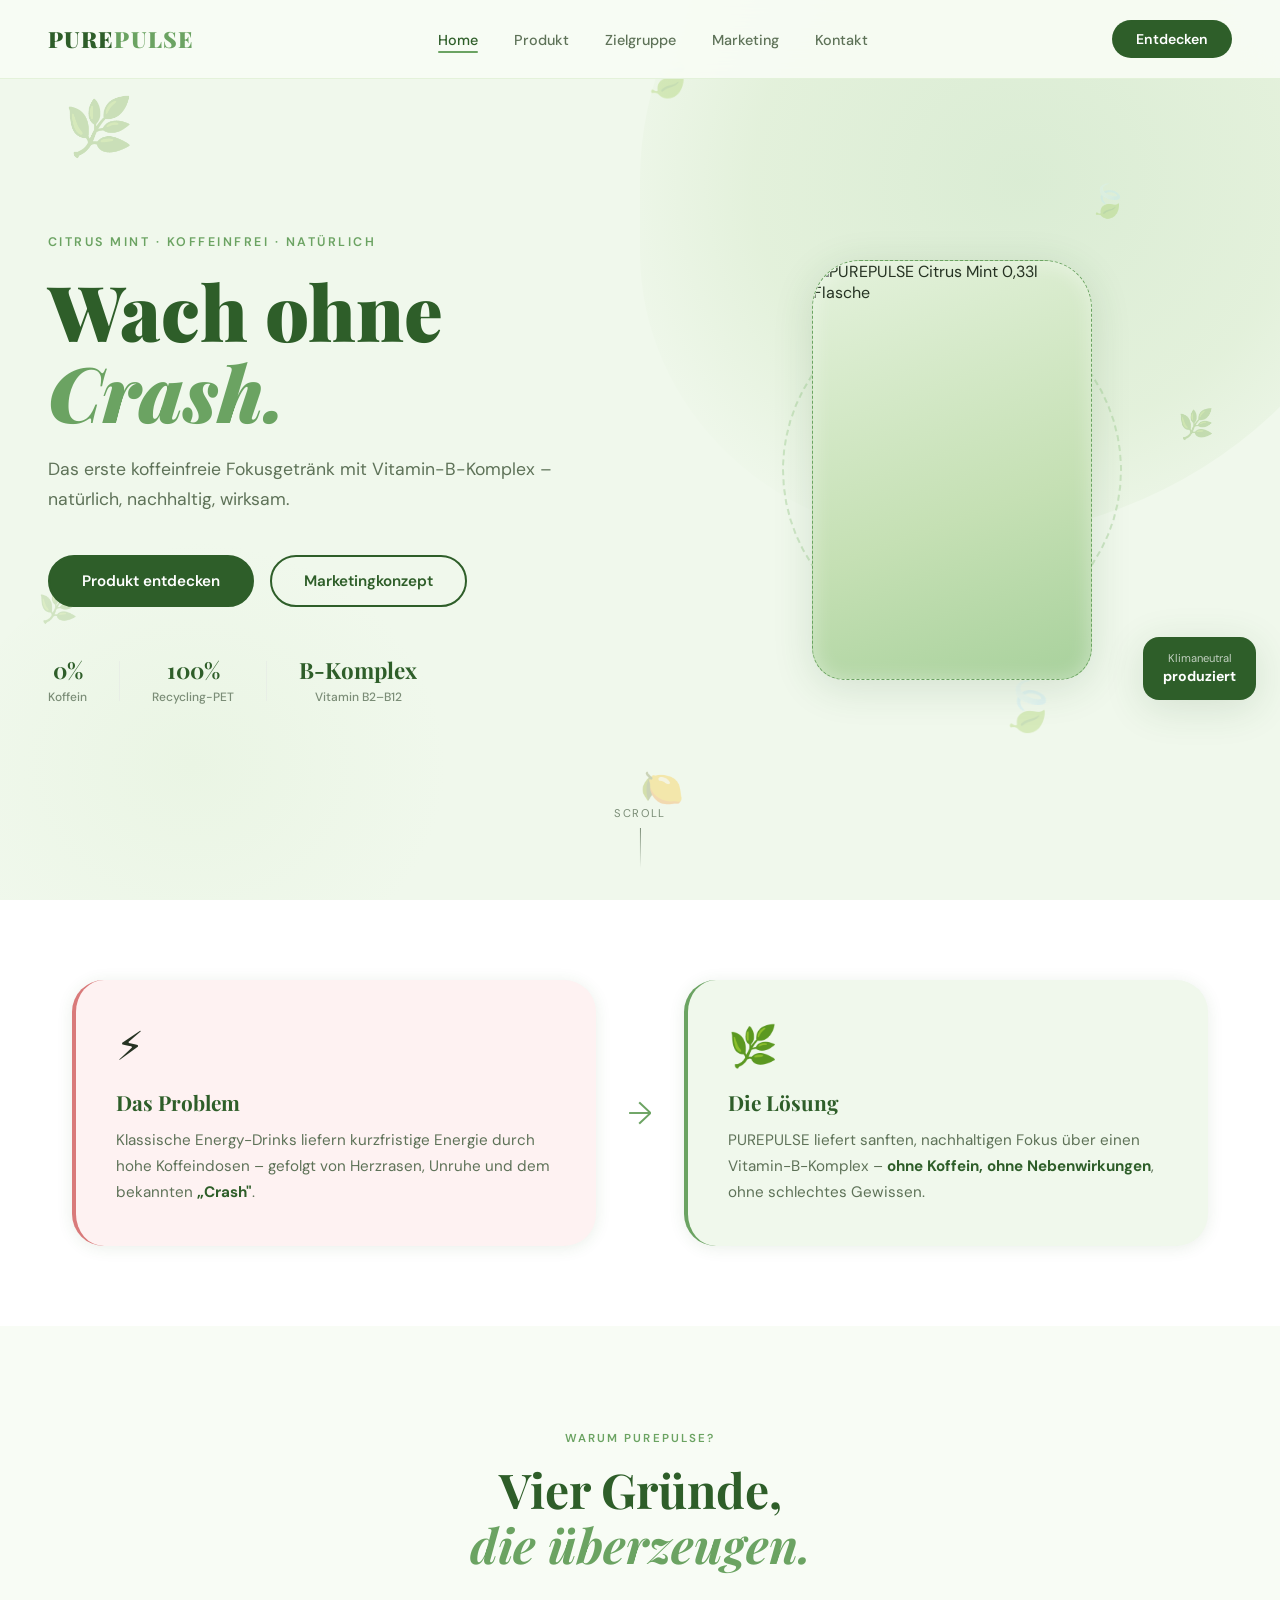
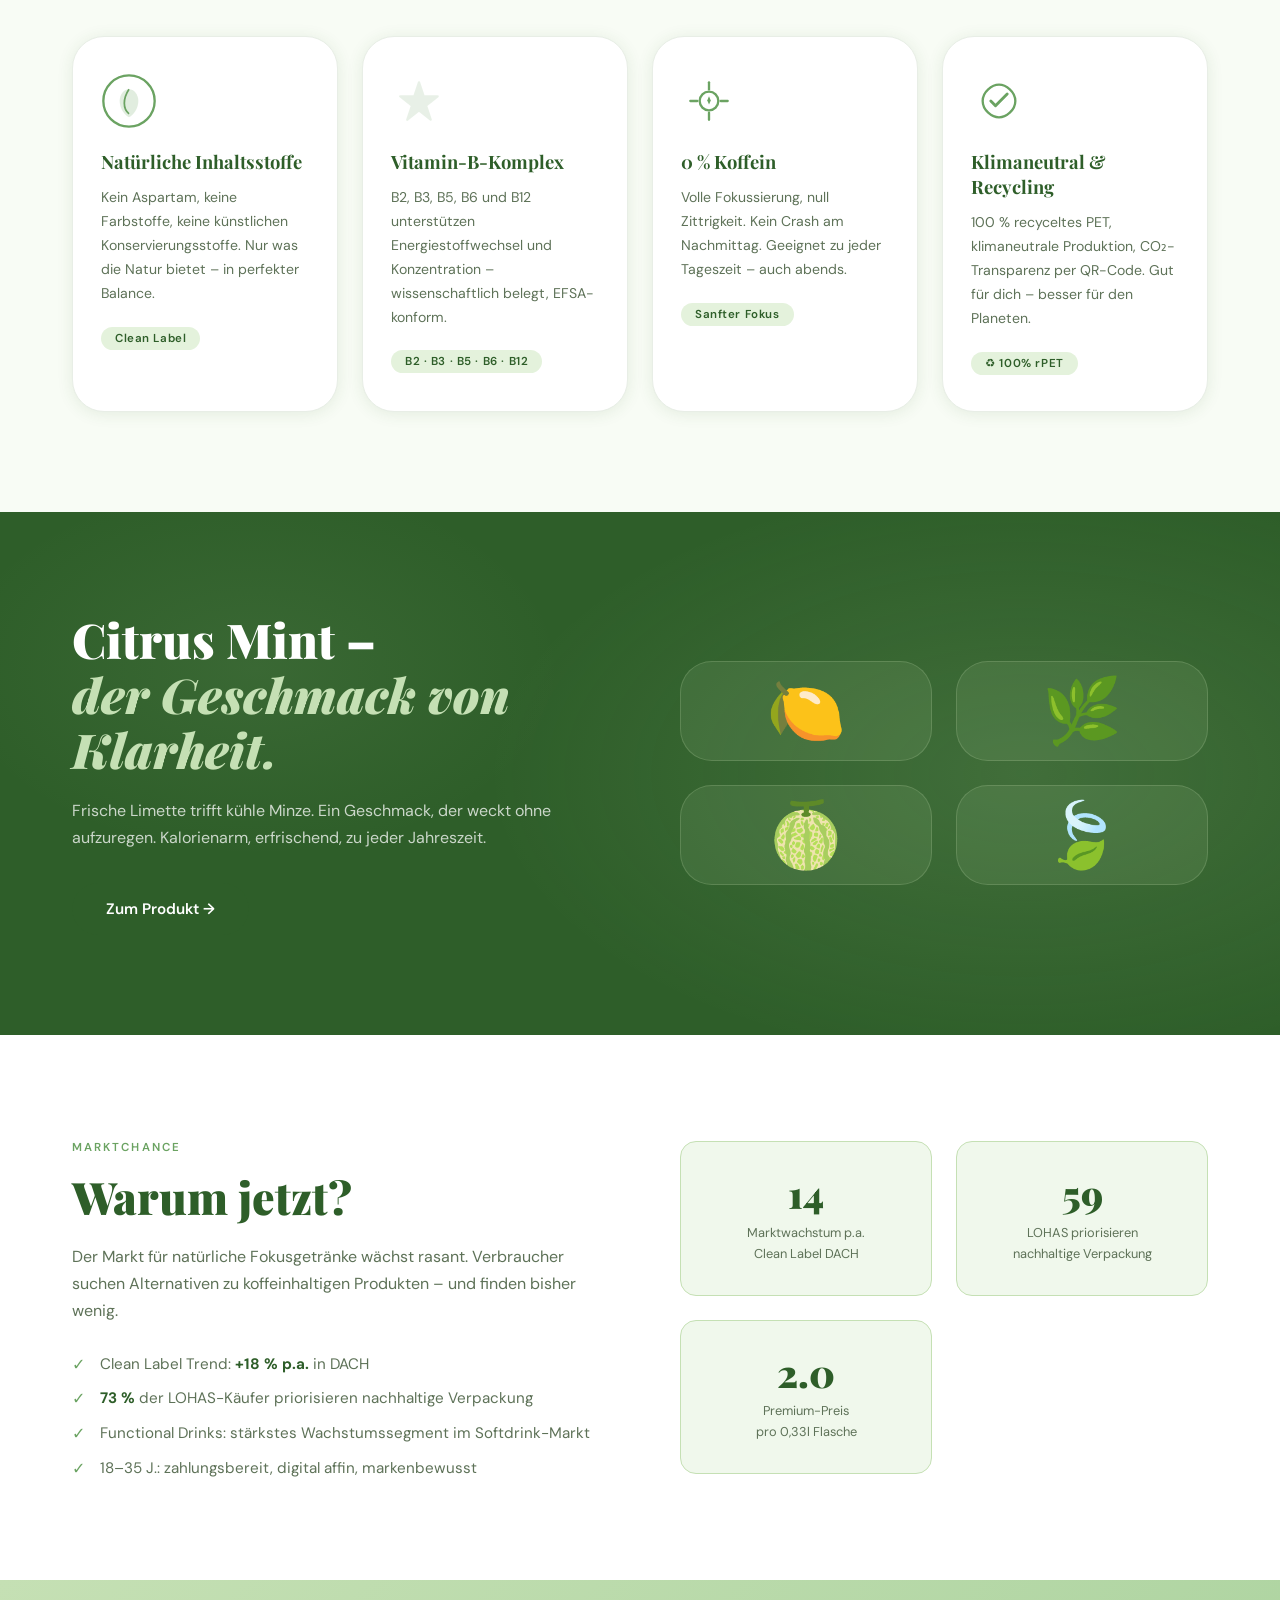
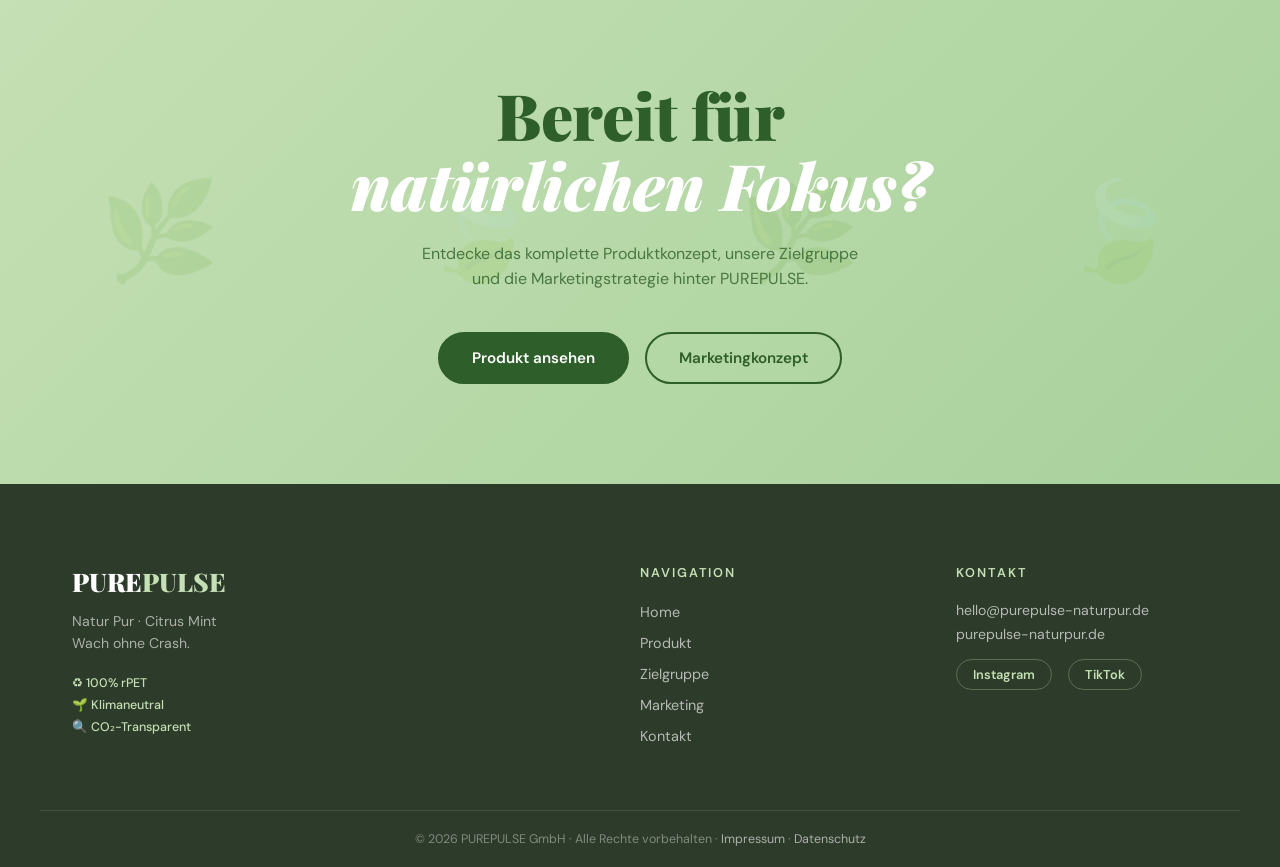
==== index.html @ d3d6a44a "Add files via upload" ====
<!DOCTYPE html>
<html lang="de">
<head>
  <meta charset="UTF-8" />
  <meta name="viewport" content="width=device-width, initial-scale=1.0" />
  <title>PUREPULSE Natur Pur – Wach ohne Crash</title>
  <link rel="stylesheet" href="style.css" />
  <link rel="preconnect" href="https://fonts.googleapis.com" />
  <link rel="preconnect" href="https://fonts.gstatic.com" crossorigin />
  <link href="https://fonts.googleapis.com/css2?family=Playfair+Display:ital,wght@0,400;0,700;0,900;1,400;1,700&family=DM+Sans:wght@300;400;500;600&display=swap" rel="stylesheet" />
</head>
<body>

  <!-- NAV -->
  <nav class="nav" id="nav">
    <div class="nav__logo">PURE<span>PULSE</span></div>
    <ul class="nav__links">
      <li><a href="index.html" class="active">Home</a></li>
      <li><a href="produkt.html">Produkt</a></li>
      <li><a href="zielgruppe.html">Zielgruppe</a></li>
      <li><a href="marketing.html">Marketing</a></li>
      <li><a href="kontakt.html">Kontakt</a></li>
    </ul>
    <a href="produkt.html" class="nav__cta">Entdecken</a>
    <button class="nav__burger" id="burger" aria-label="Menü">
      <span></span><span></span><span></span>
    </button>
  </nav>

  <div class="mobile-menu" id="mobileMenu">
    <ul>
      <li><a href="index.html">Home</a></li>
      <li><a href="produkt.html">Produkt</a></li>
      <li><a href="zielgruppe.html">Zielgruppe</a></li>
      <li><a href="marketing.html">Marketing</a></li>
      <li><a href="kontakt.html">Kontakt</a></li>
    </ul>
  </div>

  <!-- HERO -->
  <section class="hero">
    <div class="hero__leaves">
      <div class="leaf leaf--1">🌿</div>
      <div class="leaf leaf--2">🍃</div>
      <div class="leaf leaf--3">🌿</div>
      <div class="leaf leaf--4">🍃</div>
      <div class="leaf leaf--5">🌿</div>
      <div class="leaf leaf--6">🍋</div>
      <div class="leaf leaf--7">🍃</div>
    </div>

    <div class="hero__content">
      <p class="hero__eyebrow">Citrus Mint · Koffeinfrei · Natürlich</p>
      <h1 class="hero__title">Wach ohne<br /><em>Crash.</em></h1>
      <p class="hero__sub">Das erste koffeinfreie Fokusgetränk mit Vitamin-B-Komplex –<br />natürlich, nachhaltig, wirksam.</p>
      <div class="hero__actions">
        <a href="produkt.html" class="btn btn--primary">Produkt entdecken</a>
        <a href="marketing.html" class="btn btn--ghost">Marketingkonzept</a>
      </div>
      <div class="hero__stats">
        <div class="stat">
          <strong>0%</strong>
          <span>Koffein</span>
        </div>
        <div class="stat__divider"></div>
        <div class="stat">
          <strong>100%</strong>
          <span>Recycling-PET</span>
        </div>
        <div class="stat__divider"></div>
        <div class="stat">
          <strong>B-Komplex</strong>
          <span>Vitamin B2–B12</span>
        </div>
      </div>
    </div>

    <div class="hero__visual">
      <div class="bottle-ring"></div>
        <div class="bottle-placeholder">
          <img src="PurepulseBottle.png" alt="PUREPULSE Citrus Mint 0,33l Flasche" 
              style="width:100%; height:100%; object-fit:contain; border-radius:48px 48px 32px 32px;" />
        </div>
      <div class="hero__badge">
        <span>Klimaneutral</span>
        <strong>produziert</strong>
      </div>
    </div>

    <div class="hero__scroll">
      <span>Scroll</span>
      <div class="scroll-line"></div>
    </div>
  </section>

  <!-- PROBLEM STRIP -->
  <section class="problem-strip">
    <div class="container">
      <div class="problem-strip__grid">
        <div class="problem-card problem-card--bad reveal">
          <div class="problem-card__icon">⚡</div>
          <h3>Das Problem</h3>
          <p>Klassische Energy-Drinks liefern kurzfristige Energie durch hohe Koffeindosen – gefolgt von Herzrasen, Unruhe und dem bekannten <strong>„Crash"</strong>.</p>
        </div>
        <div class="problem-card__arrow reveal">→</div>
        <div class="problem-card problem-card--good reveal">
          <div class="problem-card__icon">🌿</div>
          <h3>Die Lösung</h3>
          <p>PUREPULSE liefert sanften, nachhaltigen Fokus über einen Vitamin-B-Komplex – <strong>ohne Koffein, ohne Nebenwirkungen</strong>, ohne schlechtes Gewissen.</p>
        </div>
      </div>
    </div>
  </section>

  <!-- USP SECTION -->
  <section class="usp section">
    <div class="container">
      <div class="section-header reveal">
        <span class="section-tag">Warum PUREPULSE?</span>
        <h2>Vier Gründe,<br /><em>die überzeugen.</em></h2>
      </div>
      <div class="usp__grid">
        <div class="usp-card reveal" style="--delay:0.1s">
          <div class="usp-card__icon">
            <svg viewBox="0 0 48 48" fill="none" xmlns="http://www.w3.org/2000/svg">
              <circle cx="24" cy="24" r="22" stroke="currentColor" stroke-width="2"/>
              <path d="M16 24 C16 18 20 14 24 14 C28 14 32 18 32 24 C32 30 28 36 24 38 C20 36 16 30 16 24Z" fill="currentColor" opacity="0.2"/>
              <path d="M24 14 C24 14 20 20 20 26 C20 30 21.5 33 24 35" stroke="currentColor" stroke-width="1.5"/>
            </svg>
          </div>
          <h3>Natürliche Inhaltsstoffe</h3>
          <p>Kein Aspartam, keine Farbstoffe, keine künstlichen Konservierungsstoffe. Nur was die Natur bietet – in perfekter Balance.</p>
          <div class="usp-card__pill">Clean Label</div>
        </div>
        <div class="usp-card reveal" style="--delay:0.2s">
          <div class="usp-card__icon">
            <svg viewBox="0 0 48 48" fill="none" xmlns="http://www.w3.org/2000/svg">
              <path d="M24 8 L28 20 L40 20 L30 28 L34 40 L24 32 L14 40 L18 28 L8 20 L20 20 Z" stroke="currentColor" stroke-width="2" stroke-linejoin="round" fill="currentColor" opacity="0.15"/>
            </svg>
          </div>
          <h3>Vitamin-B-Komplex</h3>
          <p>B2, B3, B5, B6 und B12 unterstützen Energiestoffwechsel und Konzentration – wissenschaftlich belegt, EFSA-konform.</p>
          <div class="usp-card__pill">B2 · B3 · B5 · B6 · B12</div>
        </div>
        <div class="usp-card reveal" style="--delay:0.3s">
          <div class="usp-card__icon">
            <svg viewBox="0 0 48 48" fill="none" xmlns="http://www.w3.org/2000/svg">
              <circle cx="24" cy="24" r="8" stroke="currentColor" stroke-width="2"/>
              <line x1="24" y1="8" x2="24" y2="14" stroke="currentColor" stroke-width="2" stroke-linecap="round"/>
              <line x1="24" y1="34" x2="24" y2="40" stroke="currentColor" stroke-width="2" stroke-linecap="round"/>
              <line x1="8" y1="24" x2="14" y2="24" stroke="currentColor" stroke-width="2" stroke-linecap="round"/>
              <line x1="34" y1="24" x2="40" y2="24" stroke="currentColor" stroke-width="2" stroke-linecap="round"/>
              <path d="M24 20 L25.5 23.5 L24 27 L22.5 23.5 Z" fill="currentColor"/>
            </svg>
          </div>
          <h3>0 % Koffein</h3>
          <p>Volle Fokussierung, null Zittrigkeit. Kein Crash am Nachmittag. Geeignet zu jeder Tageszeit – auch abends.</p>
          <div class="usp-card__pill">Sanfter Fokus</div>
        </div>
        <div class="usp-card reveal" style="--delay:0.4s">
          <div class="usp-card__icon">
            <svg viewBox="0 0 48 48" fill="none" xmlns="http://www.w3.org/2000/svg">
              <path d="M24 10 C30 10 38 16 38 24 C38 32 30 38 24 38 C18 38 10 32 10 24 C10 16 18 10 24 10Z" stroke="currentColor" stroke-width="2"/>
              <path d="M17 24 L21 28 L31 18" stroke="currentColor" stroke-width="2.5" stroke-linecap="round" stroke-linejoin="round"/>
            </svg>
          </div>
          <h3>Klimaneutral &amp; Recycling</h3>
          <p>100 % recyceltes PET, klimaneutrale Produktion, CO₂-Transparenz per QR-Code. Gut für dich – besser für den Planeten.</p>
          <div class="usp-card__pill">♻️ 100% rPET</div>
        </div>
      </div>
    </div>
  </section>

  <!-- CITRUS STRIP -->
  <section class="citrus-strip">
    <div class="citrus-strip__bg"></div>
    <div class="container citrus-strip__content">
      <div class="citrus-strip__text reveal">
        <h2>Citrus Mint –<br /><em>der Geschmack von Klarheit.</em></h2>
        <p>Frische Limette trifft kühle Minze. Ein Geschmack, der weckt ohne aufzuregen. Kalorienarm, erfrischend, zu jeder Jahreszeit.</p>
        <a href="produkt.html" class="btn btn--dark">Zum Produkt →</a>
      </div>
      <div class="citrus-strip__elements">
        <div class="citrus-el citrus-el--lemon">🍋</div>
        <div class="citrus-el citrus-el--mint">🌿</div>
        <div class="citrus-el citrus-el--lime">🍈</div>
        <div class="citrus-el citrus-el--leaf">🍃</div>
      </div>
    </div>
  </section>

  <!-- MARKET SECTION -->
  <section class="market section">
    <div class="container">
      <div class="market__grid">
        <div class="market__text reveal">
          <span class="section-tag">Marktchance</span>
          <h2>Warum jetzt?</h2>
          <p>Der Markt für natürliche Fokusgetränke wächst rasant. Verbraucher suchen Alternativen zu koffeinhaltigen Produkten – und finden bisher wenig.</p>
          <ul class="check-list">
            <li>Clean Label Trend: <strong>+18 % p.a.</strong> in DACH</li>
            <li><strong>73 %</strong> der LOHAS-Käufer priorisieren nachhaltige Verpackung</li>
            <li>Functional Drinks: stärkstes Wachstumssegment im Softdrink-Markt</li>
            <li>18–35 J.: zahlungsbereit, digital affin, markenbewusst</li>
          </ul>
        </div>
        <div class="market__numbers reveal">
          <div class="big-stat">
            <strong>+18%</strong>
            <span>Marktwachstum p.a.<br/>Clean Label DACH</span>
          </div>
          <div class="big-stat">
            <strong>73%</strong>
            <span>LOHAS priorisieren<br/>nachhaltige Verpackung</span>
          </div>
          <div class="big-stat">
            <strong>2,49€</strong>
            <span>Premium-Preis<br/>pro 0,33l Flasche</span>
          </div>
        </div>
      </div>
    </div>
  </section>

  <!-- CTA BANNER -->
  <section class="cta-banner">
    <div class="cta-banner__leaves">
      <span>🌿</span><span>🍃</span><span>🌿</span><span>🍃</span>
    </div>
    <div class="container cta-banner__content reveal">
      <h2>Bereit für<br /><em>natürlichen Fokus?</em></h2>
      <p>Entdecke das komplette Produktkonzept, unsere Zielgruppe<br />und die Marketingstrategie hinter PUREPULSE.</p>
      <div class="cta-banner__btns">
        <a href="produkt.html" class="btn btn--primary">Produkt ansehen</a>
        <a href="marketing.html" class="btn btn--outline">Marketingkonzept</a>
      </div>
    </div>
  </section>

  <!-- FOOTER -->
  <footer class="footer">
    <div class="container footer__grid">
      <div class="footer__brand">
        <div class="footer__logo">PURE<span>PULSE</span></div>
        <p>Natur Pur · Citrus Mint<br/>Wach ohne Crash.</p>
        <div class="footer__eco">
          <span>♻️ 100% rPET</span>
          <span>🌱 Klimaneutral</span>
          <span>🔍 CO₂-Transparent</span>
        </div>
      </div>
      <div class="footer__nav">
        <h4>Navigation</h4>
        <ul>
          <li><a href="index.html">Home</a></li>
          <li><a href="produkt.html">Produkt</a></li>
          <li><a href="zielgruppe.html">Zielgruppe</a></li>
          <li><a href="marketing.html">Marketing</a></li>
          <li><a href="kontakt.html">Kontakt</a></li>
        </ul>
      </div>
      <div class="footer__contact">
        <h4>Kontakt</h4>
        <p>hello@purepulse-naturpur.de</p>
        <p>purepulse-naturpur.de</p>
        <div class="footer__social">
          <a href="#">Instagram</a>
          <a href="#">TikTok</a>
        </div>
      </div>
    </div>
    <div class="footer__bottom">
      <p>© 2026 PUREPULSE GmbH · Alle Rechte vorbehalten · <a href="#">Impressum</a> · <a href="#">Datenschutz</a></p>
    </div>
  </footer>

  <script src="main.js"></script>
</body>
</html>
---- style.css ----
/* ============================================================
   PUREPULSE NATUR PUR – COMPLETE STYLESHEET
   Design: Organic Luxury · Mint & Citrus · Natural Premium
   ============================================================ */

/* ---------- CSS VARIABLES ---------- */
:root {
  --mint:        #C5E0B4;
  --mint-light:  #E4F2DC;
  --mint-deep:   #A8D19C;
  --green-dark:  #2E5E29;
  --green-mid:   #4A8C42;
  --green-sage:  #6BA362;
  --green-pale:  #F0F8EC;
  --citrus:      #D4E84A;
  --citrus-soft: #EDF5B0;
  --white:       #FFFFFF;
  --off-white:   #F8FCF5;
  --gray-light:  #E8EEE6;
  --gray-mid:    #7A8C76;
  --gray-dark:   #2D3B2A;
  --text:        #263323;
  --text-light:  #5E7258;

  --font-display: 'Playfair Display', Georgia, serif;
  --font-body:    'DM Sans', system-ui, sans-serif;

  --radius-sm:   8px;
  --radius-md:   16px;
  --radius-lg:   32px;
  --radius-xl:   64px;

  --shadow-soft: 0 4px 24px rgba(46, 94, 41, 0.08);
  --shadow-mid:  0 8px 40px rgba(46, 94, 41, 0.14);
  --shadow-card: 0 2px 16px rgba(46, 94, 41, 0.10);

  --transition: 0.35s cubic-bezier(0.4, 0, 0.2, 1);
}

/* ---------- RESET ---------- */
*, *::before, *::after { box-sizing: border-box; margin: 0; padding: 0; }
html { scroll-behavior: smooth; font-size: 16px; }
body {
  font-family: var(--font-body);
  background: var(--off-white);
  color: var(--text);
  overflow-x: hidden;
  -webkit-font-smoothing: antialiased;
}
img { max-width: 100%; display: block; }
a { text-decoration: none; color: inherit; }
ul { list-style: none; }

/* ---------- UTILITIES ---------- */
.container {
  max-width: 1200px;
  margin: 0 auto;
  padding: 0 32px;
}
.section { padding: 100px 0; }
.section-tag {
  display: inline-block;
  font-family: var(--font-body);
  font-size: 0.72rem;
  font-weight: 600;
  letter-spacing: 0.18em;
  text-transform: uppercase;
  color: var(--green-sage);
  margin-bottom: 16px;
}
.section-header { text-align: center; margin-bottom: 64px; }
.section-header h2 { font-family: var(--font-display); font-size: clamp(2rem, 4vw, 3rem); line-height: 1.15; color: var(--green-dark); }
.section-header h2 em { font-style: italic; color: var(--green-sage); }

/* ---------- BUTTONS ---------- */
.btn {
  display: inline-flex;
  align-items: center;
  gap: 8px;
  padding: 14px 32px;
  border-radius: 100px;
  font-family: var(--font-body);
  font-size: 0.95rem;
  font-weight: 600;
  cursor: pointer;
  transition: var(--transition);
  border: 2px solid transparent;
}
.btn--primary {
  background: var(--green-dark);
  color: var(--white);
  border-color: var(--green-dark);
}
.btn--primary:hover {
  background: var(--green-mid);
  border-color: var(--green-mid);
  transform: translateY(-2px);
  box-shadow: var(--shadow-mid);
}
.btn--ghost {
  background: transparent;
  color: var(--green-dark);
  border-color: var(--green-dark);
}
.btn--ghost:hover {
  background: var(--green-dark);
  color: var(--white);
  transform: translateY(-2px);
}
.btn--dark {
  background: var(--green-dark);
  color: var(--white);
}
.btn--dark:hover { background: var(--gray-dark); transform: translateY(-2px); }
.btn--outline {
  background: transparent;
  color: var(--green-dark);
  border-color: var(--green-dark);
}
.btn--outline:hover { background: var(--green-dark); color: var(--white); transform: translateY(-2px); }
.btn--full { width: 100%; justify-content: center; }

/* ---------- NAV ---------- */
.nav {
  position: fixed;
  top: 0; left: 0; right: 0;
  z-index: 1000;
  display: flex;
  align-items: center;
  justify-content: space-between;
  padding: 20px 48px;
  background: rgba(248, 252, 245, 0.92);
  backdrop-filter: blur(16px);
  -webkit-backdrop-filter: blur(16px);
  border-bottom: 1px solid rgba(197, 224, 180, 0.4);
  transition: var(--transition);
}
.nav.scrolled {
  padding: 14px 48px;
  box-shadow: var(--shadow-soft);
}
.nav__logo {
  font-family: var(--font-display);
  font-size: 1.4rem;
  font-weight: 900;
  color: var(--green-dark);
  letter-spacing: 0.05em;
}
.nav__logo span { color: var(--green-sage); }
.nav__links {
  display: flex;
  gap: 36px;
}
.nav__links a {
  font-size: 0.9rem;
  font-weight: 500;
  color: var(--text-light);
  transition: color var(--transition);
  position: relative;
}
.nav__links a::after {
  content: '';
  position: absolute;
  bottom: -4px; left: 0;
  width: 0; height: 2px;
  background: var(--green-sage);
  transition: width var(--transition);
  border-radius: 2px;
}
.nav__links a:hover, .nav__links a.active { color: var(--green-dark); }
.nav__links a:hover::after, .nav__links a.active::after { width: 100%; }
.nav__cta {
  background: var(--green-dark);
  color: var(--white);
  padding: 10px 24px;
  border-radius: 100px;
  font-size: 0.88rem;
  font-weight: 600;
  transition: var(--transition);
}
.nav__cta:hover { background: var(--green-mid); transform: translateY(-1px); }
.nav__burger {
  display: none;
  flex-direction: column;
  gap: 5px;
  background: none;
  border: none;
  cursor: pointer;
  padding: 4px;
}
.nav__burger span {
  display: block;
  width: 24px;
  height: 2px;
  background: var(--green-dark);
  border-radius: 2px;
  transition: var(--transition);
}

/* Mobile menu */
.mobile-menu {
  display: none;
  position: fixed;
  top: 0; left: 0; right: 0; bottom: 0;
  background: var(--green-dark);
  z-index: 999;
  align-items: center;
  justify-content: center;
}
.mobile-menu.open { display: flex; }
.mobile-menu ul { text-align: center; }
.mobile-menu ul li { margin: 20px 0; }
.mobile-menu ul li a {
  font-family: var(--font-display);
  font-size: 2rem;
  color: var(--white);
  font-style: italic;
  transition: color var(--transition);
}
.mobile-menu ul li a:hover { color: var(--mint); }

/* ---------- HERO ---------- */
.hero {
  min-height: 100vh;
  display: grid;
  grid-template-columns: 1fr 1fr;
  align-items: center;
  padding: 120px 48px 80px;
  background: var(--green-pale);
  position: relative;
  overflow: hidden;
  gap: 64px;
}

/* Organic background blob */
.hero::before {
  content: '';
  position: absolute;
  top: -20%;
  right: -10%;
  width: 60%;
  height: 80%;
  background: radial-gradient(ellipse at center, var(--mint-deep) 0%, var(--mint) 50%, transparent 80%);
  opacity: 0.3;
  border-radius: 50% 30% 60% 40%;
  animation: blobPulse 8s ease-in-out infinite alternate;
  z-index: 0;
}
.hero::after {
  content: '';
  position: absolute;
  bottom: -10%;
  left: -5%;
  width: 40%;
  height: 50%;
  background: radial-gradient(ellipse at center, var(--mint-light) 0%, transparent 70%);
  opacity: 0.5;
  border-radius: 60% 40% 50% 30%;
  animation: blobPulse 10s ease-in-out infinite alternate-reverse;
  z-index: 0;
}
@keyframes blobPulse {
  from { transform: scale(1) rotate(0deg); }
  to { transform: scale(1.05) rotate(3deg); }
}

.hero__leaves {
  position: absolute;
  inset: 0;
  z-index: 1;
  pointer-events: none;
}
.leaf {
  position: absolute;
  font-size: 2.5rem;
  opacity: 0.25;
  animation: floatLeaf 6s ease-in-out infinite;
  user-select: none;
}
.leaf--1 { top: 10%; left: 5%;   animation-delay: 0s;   font-size: 3.5rem; }
.leaf--2 { top: 20%; left: 85%;  animation-delay: 1s;   font-size: 2rem; }
.leaf--3 { top: 65%; left: 3%;   animation-delay: 2s;   font-size: 2rem; opacity: 0.2; }
.leaf--4 { top: 75%; left: 78%;  animation-delay: 0.5s; font-size: 3rem; }
.leaf--5 { top: 45%; left: 92%;  animation-delay: 3s;   font-size: 1.8rem; }
.leaf--6 { top: 85%; left: 50%;  animation-delay: 1.5s; font-size: 2.2rem; opacity: 0.3; }
.leaf--7 { top: 5%;  left: 50%;  animation-delay: 2.5s; font-size: 2.8rem; }
@keyframes floatLeaf {
  0%, 100% { transform: translateY(0) rotate(0deg); }
  33% { transform: translateY(-12px) rotate(5deg); }
  66% { transform: translateY(-6px) rotate(-3deg); }
}

.hero__content {
  position: relative;
  z-index: 2;
  max-width: 560px;
  animation: fadeInUp 0.9s ease both;
}
@keyframes fadeInUp {
  from { opacity: 0; transform: translateY(40px); }
  to   { opacity: 1; transform: translateY(0); }
}
.hero__eyebrow {
  font-size: 0.78rem;
  font-weight: 600;
  letter-spacing: 0.2em;
  text-transform: uppercase;
  color: var(--green-sage);
  margin-bottom: 20px;
  animation: fadeInUp 0.9s 0.1s ease both;
}
.hero__title {
  font-family: var(--font-display);
  font-size: clamp(3.5rem, 6vw, 5.5rem);
  font-weight: 900;
  line-height: 1.05;
  color: var(--green-dark);
  margin-bottom: 24px;
  animation: fadeInUp 0.9s 0.2s ease both;
}
.hero__title em {
  font-style: italic;
  color: var(--green-sage);
  position: relative;
}
.hero__sub {
  font-size: 1.1rem;
  line-height: 1.7;
  color: var(--text-light);
  margin-bottom: 40px;
  animation: fadeInUp 0.9s 0.3s ease both;
}
.hero__actions {
  display: flex;
  gap: 16px;
  flex-wrap: wrap;
  margin-bottom: 48px;
  animation: fadeInUp 0.9s 0.4s ease both;
}
.hero__stats {
  display: flex;
  align-items: center;
  gap: 32px;
  animation: fadeInUp 0.9s 0.5s ease both;
}
.stat { text-align: center; }
.stat strong {
  display: block;
  font-family: var(--font-display);
  font-size: 1.4rem;
  font-weight: 700;
  color: var(--green-dark);
}
.stat span {
  font-size: 0.75rem;
  color: var(--gray-mid);
  font-weight: 500;
}
.stat__divider {
  width: 1px;
  height: 40px;
  background: var(--gray-light);
}

.hero__visual {
  position: relative;
  z-index: 2;
  display: flex;
  align-items: center;
  justify-content: center;
  animation: fadeInUp 0.9s 0.3s ease both;
}
.bottle-ring {
  position: absolute;
  width: 340px;
  height: 340px;
  border-radius: 50%;
  border: 2px dashed var(--mint-deep);
  opacity: 0.5;
  animation: spinSlow 30s linear infinite;
}
@keyframes spinSlow {
  from { transform: rotate(0deg); }
  to   { transform: rotate(360deg); }
}
.bottle-placeholder {
  width: 280px;
  height: 420px;
  background: linear-gradient(160deg, var(--mint-light) 0%, var(--mint) 60%, var(--mint-deep) 100%);
  border-radius: 48px 48px 32px 32px;
  display: flex;
  align-items: center;
  justify-content: center;
  border: 1px dashed var(--green-sage);
  box-shadow: var(--shadow-mid), inset 0 2px 20px rgba(255,255,255,0.4);
  position: relative;
  z-index: 1;
}
.bottle-inner {
  text-align: center;
  color: var(--green-dark);
  font-size: 0.85rem;
  opacity: 0.6;
  font-style: italic;
}
.hero__badge {
  position: absolute;
  bottom: -20px;
  right: -24px;
  background: var(--green-dark);
  color: var(--white);
  border-radius: var(--radius-md);
  padding: 14px 20px;
  text-align: center;
  box-shadow: var(--shadow-mid);
  z-index: 2;
}
.hero__badge span { display: block; font-size: 0.7rem; opacity: 0.7; }
.hero__badge strong { font-size: 0.88rem; font-weight: 700; }
.hero__scroll {
  position: absolute;
  bottom: 32px;
  left: 50%;
  transform: translateX(-50%);
  z-index: 3;
  display: flex;
  flex-direction: column;
  align-items: center;
  gap: 8px;
  color: var(--gray-mid);
  font-size: 0.7rem;
  letter-spacing: 0.15em;
  text-transform: uppercase;
}
.scroll-line {
  width: 1px;
  height: 40px;
  background: linear-gradient(to bottom, var(--gray-mid), transparent);
  animation: scrollPulse 2s ease-in-out infinite;
}
@keyframes scrollPulse {
  0%, 100% { opacity: 0.3; transform: scaleY(1); }
  50% { opacity: 1; transform: scaleY(1.1); }
}

/* ---------- PROBLEM STRIP ---------- */
.problem-strip {
  background: var(--white);
  padding: 80px 0;
}
.problem-strip__grid {
  display: grid;
  grid-template-columns: 1fr auto 1fr;
  gap: 32px;
  align-items: center;
}
.problem-card {
  padding: 40px;
  border-radius: var(--radius-lg);
  box-shadow: var(--shadow-card);
}
.problem-card--bad {
  background: #FEF2F2;
  border-left: 4px solid #D97A7A;
}
.problem-card--good {
  background: var(--green-pale);
  border-left: 4px solid var(--green-sage);
}
.problem-card__icon { font-size: 2.5rem; margin-bottom: 16px; }
.problem-card h3 {
  font-family: var(--font-display);
  font-size: 1.3rem;
  font-weight: 700;
  margin-bottom: 12px;
  color: var(--green-dark);
}
.problem-card p { font-size: 0.95rem; line-height: 1.7; color: var(--text-light); }
.problem-card p strong { color: var(--green-dark); }
.problem-card__arrow {
  font-size: 2rem;
  color: var(--green-sage);
  text-align: center;
  font-weight: 300;
}

/* ---------- USP SECTION ---------- */
.usp { background: var(--off-white); }
.usp__grid {
  display: grid;
  grid-template-columns: repeat(4, 1fr);
  gap: 24px;
}
.usp-card {
  background: var(--white);
  border-radius: var(--radius-lg);
  padding: 36px 28px;
  box-shadow: var(--shadow-card);
  transition: var(--transition);
  border: 1px solid var(--gray-light);
  position: relative;
  overflow: hidden;
}
.usp-card::before {
  content: '';
  position: absolute;
  top: 0; left: 0; right: 0;
  height: 3px;
  background: linear-gradient(90deg, var(--green-sage), var(--mint-deep));
  transform: scaleX(0);
  transform-origin: left;
  transition: transform var(--transition);
}
.usp-card:hover { transform: translateY(-6px); box-shadow: var(--shadow-mid); }
.usp-card:hover::before { transform: scaleX(1); }
.usp-card__icon {
  width: 56px;
  height: 56px;
  color: var(--green-sage);
  margin-bottom: 20px;
}
.usp-card h3 {
  font-family: var(--font-display);
  font-size: 1.15rem;
  font-weight: 700;
  color: var(--green-dark);
  margin-bottom: 12px;
}
.usp-card p { font-size: 0.88rem; line-height: 1.7; color: var(--text-light); margin-bottom: 20px; }
.usp-card__pill {
  display: inline-block;
  background: var(--mint-light);
  color: var(--green-dark);
  padding: 4px 14px;
  border-radius: 100px;
  font-size: 0.72rem;
  font-weight: 600;
  letter-spacing: 0.05em;
}

/* ---------- CITRUS STRIP ---------- */
.citrus-strip {
  background: var(--green-dark);
  padding: 100px 0;
  position: relative;
  overflow: hidden;
}
.citrus-strip__bg {
  position: absolute;
  inset: 0;
  background: 
    radial-gradient(ellipse 60% 80% at 80% 50%, rgba(197,224,180,0.12) 0%, transparent 70%),
    radial-gradient(ellipse 40% 60% at 20% 30%, rgba(197,224,180,0.08) 0%, transparent 60%);
}
.citrus-strip__content {
  display: grid;
  grid-template-columns: 1fr 1fr;
  align-items: center;
  gap: 80px;
  position: relative;
  z-index: 1;
}
.citrus-strip__text { color: var(--white); }
.citrus-strip__text h2 {
  font-family: var(--font-display);
  font-size: clamp(2rem, 4vw, 3rem);
  font-weight: 900;
  line-height: 1.15;
  margin-bottom: 20px;
}
.citrus-strip__text h2 em { font-style: italic; color: var(--mint); }
.citrus-strip__text p {
  font-size: 1rem;
  line-height: 1.7;
  color: rgba(255,255,255,0.75);
  margin-bottom: 32px;
}
.citrus-strip__elements {
  display: grid;
  grid-template-columns: 1fr 1fr;
  gap: 24px;
}
.citrus-el {
  font-size: 4rem;
  text-align: center;
  display: flex;
  align-items: center;
  justify-content: center;
  height: 100px;
  background: rgba(197,224,180,0.1);
  border-radius: var(--radius-lg);
  border: 1px solid rgba(197,224,180,0.2);
  transition: var(--transition);
  animation: floatLeaf 6s ease-in-out infinite;
}
.citrus-el:hover { background: rgba(197,224,180,0.18); transform: scale(1.05); }
.citrus-el--lemon { animation-delay: 0s; }
.citrus-el--mint  { animation-delay: 1.5s; }
.citrus-el--lime  { animation-delay: 0.8s; }
.citrus-el--leaf  { animation-delay: 2.2s; }

/* ---------- MARKET ---------- */
.market { background: var(--white); }
.market__grid {
  display: grid;
  grid-template-columns: 1fr 1fr;
  gap: 80px;
  align-items: center;
}
.market__text h2 {
  font-family: var(--font-display);
  font-size: clamp(2rem, 3.5vw, 2.8rem);
  font-weight: 900;
  color: var(--green-dark);
  margin-bottom: 20px;
  line-height: 1.15;
}
.market__text p {
  font-size: 1rem;
  line-height: 1.7;
  color: var(--text-light);
  margin-bottom: 28px;
}
.check-list { display: flex; flex-direction: column; gap: 12px; }
.check-list li {
  font-size: 0.95rem;
  color: var(--text-light);
  padding-left: 28px;
  position: relative;
  line-height: 1.5;
}
.check-list li::before {
  content: '✓';
  position: absolute;
  left: 0;
  color: var(--green-sage);
  font-weight: 700;
  font-size: 1rem;
}
.check-list li strong { color: var(--green-dark); }
.market__numbers { display: grid; grid-template-columns: 1fr 1fr; gap: 24px; }
.big-stat {
  background: var(--green-pale);
  border-radius: var(--radius-md);
  padding: 32px 24px;
  text-align: center;
  border: 1px solid var(--mint);
  transition: var(--transition);
}
.big-stat:hover { background: var(--mint-light); transform: translateY(-4px); box-shadow: var(--shadow-soft); }
.big-stat strong {
  display: block;
  font-family: var(--font-display);
  font-size: 2.4rem;
  font-weight: 900;
  color: var(--green-dark);
  line-height: 1;
  margin-bottom: 8px;
}
.big-stat span {
  font-size: 0.8rem;
  color: var(--text-light);
  line-height: 1.4;
}

/* ---------- CTA BANNER ---------- */
.cta-banner {
  background: linear-gradient(135deg, var(--mint) 0%, var(--mint-deep) 100%);
  padding: 100px 0;
  text-align: center;
  position: relative;
  overflow: hidden;
}
.cta-banner__leaves {
  position: absolute;
  inset: 0;
  display: flex;
  align-items: center;
  justify-content: space-around;
  pointer-events: none;
}
.cta-banner__leaves span { font-size: 6rem; opacity: 0.12; }
.cta-banner__content { position: relative; z-index: 1; }
.cta-banner__content h2 {
  font-family: var(--font-display);
  font-size: clamp(2.5rem, 5vw, 4rem);
  font-weight: 900;
  color: var(--green-dark);
  line-height: 1.1;
  margin-bottom: 20px;
}
.cta-banner__content h2 em { font-style: italic; color: var(--white); }
.cta-banner__content p {
  font-size: 1rem;
  color: var(--green-dark);
  opacity: 0.8;
  margin-bottom: 40px;
  line-height: 1.6;
}
.cta-banner__btns { display: flex; gap: 16px; justify-content: center; flex-wrap: wrap; }

/* ---------- FOOTER ---------- */
.footer {
  background: var(--gray-dark);
  color: var(--white);
  padding: 80px 0 0;
}
.footer__grid {
  display: grid;
  grid-template-columns: 2fr 1fr 1fr;
  gap: 64px;
  padding-bottom: 64px;
  border-bottom: 1px solid rgba(255,255,255,0.1);
}
.footer__logo {
  font-family: var(--font-display);
  font-size: 1.6rem;
  font-weight: 900;
  margin-bottom: 12px;
  color: var(--white);
}
.footer__logo span { color: var(--mint); }
.footer__brand p {
  font-size: 0.88rem;
  color: rgba(255,255,255,0.6);
  line-height: 1.6;
  margin-bottom: 20px;
}
.footer__eco { display: flex; flex-direction: column; gap: 6px; }
.footer__eco span {
  font-size: 0.78rem;
  color: var(--mint);
  font-weight: 500;
}
.footer__nav h4, .footer__contact h4 {
  font-size: 0.8rem;
  font-weight: 600;
  letter-spacing: 0.15em;
  text-transform: uppercase;
  color: var(--mint);
  margin-bottom: 20px;
}
.footer__nav ul { display: flex; flex-direction: column; gap: 10px; }
.footer__nav ul li a {
  font-size: 0.9rem;
  color: rgba(255,255,255,0.65);
  transition: color var(--transition);
}
.footer__nav ul li a:hover { color: var(--white); }
.footer__contact p { font-size: 0.88rem; color: rgba(255,255,255,0.65); margin-bottom: 6px; }
.footer__social { display: flex; gap: 16px; margin-top: 16px; }
.footer__social a {
  font-size: 0.8rem;
  font-weight: 600;
  color: var(--mint);
  border: 1px solid rgba(197,224,180,0.3);
  padding: 6px 16px;
  border-radius: 100px;
  transition: var(--transition);
}
.footer__social a:hover { background: var(--mint); color: var(--gray-dark); }
.footer__bottom {
  padding: 20px 48px;
  text-align: center;
}
.footer__bottom p { font-size: 0.78rem; color: rgba(255,255,255,0.4); }
.footer__bottom a { color: rgba(255,255,255,0.6); transition: color var(--transition); }
.footer__bottom a:hover { color: var(--white); }

/* ---------- PAGE HERO (Subpages) ---------- */
.page-hero {
  background: var(--green-dark);
  padding: 160px 48px 100px;
  position: relative;
  overflow: hidden;
}
.page-hero::before {
  content: '';
  position: absolute;
  inset: 0;
  background: 
    radial-gradient(ellipse 60% 100% at 80% 50%, rgba(197,224,180,0.15) 0%, transparent 70%);
}
.page-hero__leaves { position: absolute; inset: 0; pointer-events: none; }
.page-hero .container { position: relative; z-index: 1; }
.page-hero .section-tag { color: var(--mint); }
.page-hero h1 {
  font-family: var(--font-display);
  font-size: clamp(3rem, 6vw, 5rem);
  font-weight: 900;
  color: var(--white);
  line-height: 1.1;
  margin: 12px 0 16px;
}
.page-hero h1 em { font-style: italic; color: var(--mint); }
.page-hero p {
  font-size: 1rem;
  color: rgba(255,255,255,0.65);
  font-weight: 500;
  letter-spacing: 0.05em;
}

/* ---------- PRODUCT PAGE ---------- */
.product-detail__grid {
  display: grid;
  grid-template-columns: 1fr 1.2fr;
  gap: 80px;
  align-items: start;
}
.product-detail__visual {
  position: relative;
  display: flex;
  align-items: center;
  justify-content: center;
  min-height: 520px;
}
.product-ring {
  position: absolute;
  width: 380px;
  height: 380px;
  border-radius: 50%;
  border: 1px dashed var(--mint-deep);
  opacity: 0.5;
  animation: spinSlow 25s linear infinite;
}
.product-photo {
  width: 300px;
  height: 460px;
  background: linear-gradient(160deg, var(--mint-light) 0%, var(--mint) 60%, var(--mint-deep) 100%);
  border-radius: 60px 60px 40px 40px;
  display: flex;
  align-items: center;
  justify-content: center;
  border: 1px dashed var(--green-sage);
  box-shadow: var(--shadow-mid);
  color: var(--green-dark);
  font-size: 0.85rem;
  font-style: italic;
  text-align: center;
  opacity: 0.8;
  position: relative;
  z-index: 1;
}
.product-qr {
  position: absolute;
  bottom: 20px;
  right: -10px;
  z-index: 2;
}
.qr-box {
  background: var(--white);
  border-radius: var(--radius-md);
  padding: 16px;
  text-align: center;
  box-shadow: var(--shadow-mid);
  border: 1px solid var(--gray-light);
}
.qr-placeholder {
  width: 60px;
  height: 60px;
  background: var(--green-dark);
  border-radius: 8px;
  display: flex;
  align-items: center;
  justify-content: center;
  color: var(--white);
  font-weight: 900;
  font-size: 1.2rem;
  margin: 0 auto 8px;
}
.qr-box span { font-size: 0.7rem; color: var(--text-light); display: block; }

.product-tag {
  display: inline-block;
  background: var(--mint-light);
  color: var(--green-dark);
  padding: 6px 18px;
  border-radius: 100px;
  font-size: 0.78rem;
  font-weight: 600;
  letter-spacing: 0.08em;
  margin-bottom: 16px;
}
.product-detail__info h2 {
  font-family: var(--font-display);
  font-size: clamp(2rem, 3.5vw, 2.8rem);
  font-weight: 900;
  line-height: 1.15;
  color: var(--green-dark);
  margin-bottom: 20px;
}
.product-detail__info h2 em { font-style: italic; color: var(--green-sage); }
.product-intro {
  font-size: 1rem;
  line-height: 1.7;
  color: var(--text-light);
  margin-bottom: 36px;
}
.ingredients h3 {
  font-family: var(--font-display);
  font-size: 1.2rem;
  color: var(--green-dark);
  margin-bottom: 20px;
}
.ingredient-row {
  display: flex;
  gap: 16px;
  align-items: flex-start;
  padding: 16px 0;
  border-bottom: 1px solid var(--gray-light);
}
.ingredient-row:last-child { border-bottom: none; }
.ingredient-icon { font-size: 1.3rem; flex-shrink: 0; margin-top: 2px; }
.ingredient-row strong { display: block; font-size: 0.9rem; color: var(--green-dark); margin-bottom: 2px; }
.ingredient-row span { font-size: 0.82rem; color: var(--text-light); }

/* FACTS BAND */
.facts-band {
  background: var(--green-dark);
  padding: 64px 0;
}
.facts-band__grid {
  display: grid;
  grid-template-columns: repeat(6, 1fr);
  gap: 1px;
  background: rgba(197,224,180,0.15);
}
.fact-item {
  padding: 32px 24px;
  text-align: center;
  background: var(--green-dark);
  transition: var(--transition);
  animation-delay: var(--delay, 0s);
}
.fact-item:hover { background: rgba(197,224,180,0.1); }
.fact-item strong {
  display: block;
  font-family: var(--font-display);
  font-size: 1.8rem;
  font-weight: 900;
  color: var(--mint);
  margin-bottom: 6px;
}
.fact-item span { font-size: 0.78rem; color: rgba(255,255,255,0.6); }

/* PACKAGING */
.packaging__grid {
  display: grid;
  grid-template-columns: repeat(4, 1fr);
  gap: 24px;
}
.packaging-card {
  background: var(--white);
  border-radius: var(--radius-lg);
  padding: 36px 28px;
  border: 1px solid var(--gray-light);
  box-shadow: var(--shadow-card);
  text-align: center;
  transition: var(--transition);
}
.packaging-card:hover { transform: translateY(-6px); box-shadow: var(--shadow-mid); }
.packaging-card__icon { font-size: 2.5rem; margin-bottom: 16px; }
.packaging-card h3 {
  font-family: var(--font-display);
  font-size: 1.1rem;
  font-weight: 700;
  color: var(--green-dark);
  margin-bottom: 10px;
}
.packaging-card p { font-size: 0.88rem; line-height: 1.6; color: var(--text-light); }

/* PRICE */
.price-section {
  background: var(--green-pale);
  padding: 100px 0;
}
.price-section__inner {
  display: grid;
  grid-template-columns: 1fr auto;
  gap: 80px;
  align-items: center;
}
.price-section__text h2 {
  font-family: var(--font-display);
  font-size: clamp(2rem, 4vw, 3rem);
  font-weight: 900;
  color: var(--green-dark);
  margin-bottom: 20px;
  line-height: 1.15;
}
.price-section__text h2 em { font-style: italic; color: var(--green-sage); }
.price-section__text p {
  font-size: 0.95rem;
  line-height: 1.7;
  color: var(--text-light);
  margin-bottom: 24px;
}
.price-circle {
  width: 240px;
  height: 240px;
  border-radius: 50%;
  background: var(--green-dark);
  display: flex;
  align-items: center;
  justify-content: center;
  box-shadow: var(--shadow-mid);
  flex-shrink: 0;
  position: relative;
}
.price-circle::before {
  content: '';
  position: absolute;
  inset: -8px;
  border-radius: 50%;
  border: 2px dashed var(--green-sage);
  opacity: 0.4;
  animation: spinSlow 20s linear infinite;
}
.price-circle__inner { text-align: center; color: var(--white); }
.price-circle__inner strong {
  display: block;
  font-family: var(--font-display);
  font-size: 2.8rem;
  font-weight: 900;
  color: var(--mint);
}
.price-circle__inner span { display: block; font-size: 0.9rem; opacity: 0.8; margin-bottom: 4px; }
.price-circle__inner small { font-size: 0.72rem; opacity: 0.6; background: rgba(255,255,255,0.1); padding: 3px 10px; border-radius: 100px; }

/* ---------- ZIELGRUPPE PAGE ---------- */
.lohas__grid {
  display: grid;
  grid-template-columns: 1fr 1fr;
  gap: 80px;
  align-items: start;
}
.lohas__info h2 {
  font-family: var(--font-display);
  font-size: clamp(2rem, 3.5vw, 2.8rem);
  font-weight: 900;
  color: var(--green-dark);
  line-height: 1.15;
  margin-bottom: 20px;
}
.lohas__info h2 em { font-style: italic; color: var(--green-sage); }
.lohas__info p { font-size: 0.95rem; line-height: 1.7; color: var(--text-light); margin-bottom: 16px; }
.lohas__tags { display: flex; flex-wrap: wrap; gap: 10px; margin-top: 24px; }
.tag {
  background: var(--mint-light);
  color: var(--green-dark);
  padding: 6px 16px;
  border-radius: 100px;
  font-size: 0.78rem;
  font-weight: 600;
  border: 1px solid var(--mint-deep);
}
.lohas__stats { display: grid; grid-template-columns: 1fr 1fr; gap: 20px; }
.lohas-stat {
  background: var(--green-dark);
  color: var(--white);
  border-radius: var(--radius-md);
  padding: 28px 24px;
  text-align: center;
}
.lohas-stat strong {
  display: block;
  font-family: var(--font-display);
  font-size: 1.8rem;
  font-weight: 900;
  color: var(--mint);
  margin-bottom: 6px;
}
.lohas-stat span { font-size: 0.8rem; opacity: 0.75; line-height: 1.4; }

/* PERSONA */
.persona { background: var(--green-pale); }
.persona__grid {
  display: grid;
  grid-template-columns: 300px 1fr;
  gap: 56px;
  align-items: start;
}
.persona__card {
  background: var(--white);
  border-radius: var(--radius-lg);
  overflow: hidden;
  box-shadow: var(--shadow-mid);
}
.persona__photo {
  background: var(--green-dark);
  padding: 24px;
  display: flex;
  align-items: center;
  gap: 16px;
}
.persona__avatar {
  width: 56px;
  height: 56px;
  border-radius: 50%;
  background: var(--mint);
  color: var(--green-dark);
  display: flex;
  align-items: center;
  justify-content: center;
  font-family: var(--font-display);
  font-size: 1.5rem;
  font-weight: 900;
}
.persona__name-block strong { display: block; color: var(--white); font-size: 0.95rem; }
.persona__name-block span { font-size: 0.8rem; color: rgba(255,255,255,0.6); }
.persona__image-placeholder {
  height: 300px;
  background: linear-gradient(160deg, var(--mint-light) 0%, var(--mint) 100%);
  display: flex;
  align-items: center;
  justify-content: center;
  text-align: center;
  color: var(--green-dark);
  font-size: 0.85rem;
  font-style: italic;
  opacity: 0.7;
  border: 1px dashed var(--green-sage);
  margin: 16px;
  border-radius: var(--radius-md);
}
.persona-block {
  background: var(--white);
  border-radius: var(--radius-md);
  padding: 20px 24px;
  margin-bottom: 12px;
  border-left: 3px solid var(--mint-deep);
  box-shadow: var(--shadow-card);
  transition: var(--transition);
  animation-delay: var(--delay, 0s);
}
.persona-block:hover { transform: translateX(4px); }
.persona-block h4 { font-size: 0.9rem; font-weight: 700; color: var(--green-dark); margin-bottom: 6px; }
.persona-block p { font-size: 0.88rem; line-height: 1.6; color: var(--text-light); }
.persona-block--highlight { border-left-color: var(--green-dark); background: var(--green-pale); }

/* VALUES */
.values { background: var(--white); }
.values__grid {
  display: grid;
  grid-template-columns: repeat(4, 1fr);
  gap: 24px;
}
.value-card {
  padding: 36px 28px;
  border-radius: var(--radius-lg);
  border: 1px solid var(--gray-light);
  background: var(--off-white);
  transition: var(--transition);
  animation-delay: var(--delay, 0s);
  position: relative;
  overflow: hidden;
}
.value-card:hover { background: var(--mint-light); border-color: var(--mint-deep); transform: translateY(-4px); }
.value-card__num {
  font-family: var(--font-display);
  font-size: 3rem;
  font-weight: 900;
  color: var(--gray-light);
  line-height: 1;
  margin-bottom: 12px;
  transition: color var(--transition);
}
.value-card:hover .value-card__num { color: var(--mint-deep); }
.value-card h3 {
  font-family: var(--font-display);
  font-size: 1.1rem;
  font-weight: 700;
  color: var(--green-dark);
  margin-bottom: 10px;
}
.value-card p { font-size: 0.88rem; line-height: 1.6; color: var(--text-light); }

/* ---------- MARKETING PAGE ---------- */
.smart { background: var(--off-white); }
.smart__grid {
  display: grid;
  grid-template-columns: repeat(4, 1fr);
  gap: 24px;
  margin-bottom: 56px;
}
.smart-card {
  background: var(--white);
  border-radius: var(--radius-lg);
  padding: 36px 24px;
  text-align: center;
  box-shadow: var(--shadow-card);
  border: 1px solid var(--gray-light);
  transition: var(--transition);
  animation-delay: var(--delay, 0s);
}
.smart-card:hover { transform: translateY(-6px); box-shadow: var(--shadow-mid); border-color: var(--mint-deep); }
.smart-card__icon { font-size: 2.2rem; margin-bottom: 12px; }
.smart-card strong {
  display: block;
  font-family: var(--font-display);
  font-size: 2.8rem;
  font-weight: 900;
  color: var(--green-dark);
  line-height: 1;
  margin-bottom: 4px;
}
.smart-card span {
  display: block;
  font-weight: 700;
  font-size: 0.9rem;
  color: var(--green-sage);
  margin-bottom: 12px;
}
.smart-card p { font-size: 0.82rem; line-height: 1.5; color: var(--text-light); }

.distribution { margin-top: 48px; }
.distribution h3 {
  font-family: var(--font-display);
  font-size: 1.3rem;
  color: var(--green-dark);
  margin-bottom: 20px;
}
.dist-bar {
  display: flex;
  height: 48px;
  border-radius: var(--radius-md);
  overflow: hidden;
  margin-bottom: 12px;
  box-shadow: var(--shadow-card);
}
.dist-bar__fill {
  display: flex;
  align-items: center;
  justify-content: center;
  font-size: 0.82rem;
  font-weight: 700;
  color: var(--white);
  transition: width 1s ease;
}
.dist-bar__fill--online { background: var(--green-sage); }
.dist-bar__fill--offline { background: var(--green-dark); }
.dist-labels {
  display: flex;
  justify-content: space-between;
  font-size: 0.8rem;
  color: var(--text-light);
}

/* 4Ps */
.fourps { background: var(--green-dark); }
.fourps .section-header h2 { color: var(--white); }
.fourps .section-tag { color: var(--mint); }
.fourps__grid {
  display: grid;
  grid-template-columns: repeat(4, 1fr);
  gap: 20px;
}
.p-card {
  border-radius: var(--radius-lg);
  padding: 36px 28px;
  background: rgba(255,255,255,0.06);
  border: 1px solid rgba(197,224,180,0.2);
  color: var(--white);
  transition: var(--transition);
  animation-delay: var(--delay, 0s);
}
.p-card:hover { background: rgba(197,224,180,0.12); transform: translateY(-4px); }
.p-card__label {
  font-size: 0.7rem;
  font-weight: 700;
  letter-spacing: 0.2em;
  text-transform: uppercase;
  color: var(--mint);
  margin-bottom: 12px;
}
.p-card h3 {
  font-family: var(--font-display);
  font-size: 1.2rem;
  font-weight: 700;
  margin-bottom: 16px;
  color: var(--white);
}
.p-card ul { display: flex; flex-direction: column; gap: 8px; }
.p-card ul li {
  font-size: 0.85rem;
  color: rgba(255,255,255,0.75);
  padding-left: 14px;
  position: relative;
  line-height: 1.4;
}
.p-card ul li::before { content: '·'; position: absolute; left: 0; color: var(--mint); }
.p-card p { font-size: 0.88rem; line-height: 1.6; color: rgba(255,255,255,0.7); }
.p-card__price {
  font-family: var(--font-display);
  font-size: 3rem;
  font-weight: 900;
  color: var(--mint);
  margin-bottom: 12px;
}
.slogan-highlight {
  font-family: var(--font-display);
  font-style: italic;
  font-size: 1.1rem;
  color: var(--mint);
  margin-bottom: 16px;
  line-height: 1.3;
}

/* CAMPAIGNS */
.campaigns { background: var(--white); }
.campaigns__grid {
  display: grid;
  grid-template-columns: repeat(3, 1fr);
  gap: 28px;
}
.campaign-card {
  border-radius: var(--radius-lg);
  overflow: hidden;
  box-shadow: var(--shadow-card);
  border: 1px solid var(--gray-light);
  transition: var(--transition);
  animation-delay: var(--delay, 0s);
}
.campaign-card:hover { transform: translateY(-6px); box-shadow: var(--shadow-mid); }
.campaign-card__visual {
  height: 160px;
  display: flex;
  align-items: center;
  justify-content: center;
  position: relative;
}
.campaign-card__visual--uni   { background: linear-gradient(135deg, var(--green-pale) 0%, var(--mint) 100%); }
.campaign-card__visual--tiktok { background: linear-gradient(135deg, #1a1a2e 0%, #16213e 100%); }
.campaign-card__visual--influencer { background: linear-gradient(135deg, var(--mint-light) 0%, var(--mint-deep) 100%); }
.campaign-card__emoji { font-size: 4rem; }
.campaign-card__body { padding: 28px; }
.campaign-tag {
  font-size: 0.7rem;
  font-weight: 700;
  letter-spacing: 0.15em;
  text-transform: uppercase;
  color: var(--green-sage);
  display: block;
  margin-bottom: 8px;
}
.campaign-card__body h3 {
  font-family: var(--font-display);
  font-size: 1.15rem;
  font-weight: 700;
  color: var(--green-dark);
  margin-bottom: 10px;
}
.campaign-card__body p { font-size: 0.85rem; line-height: 1.6; color: var(--text-light); }

/* TIMELINE */
.timeline { background: var(--off-white); }
.timeline__track {
  position: relative;
  display: flex;
  flex-direction: column;
  gap: 0;
}
.timeline__track::before {
  content: '';
  position: absolute;
  left: 18px;
  top: 24px;
  bottom: 24px;
  width: 2px;
  background: linear-gradient(to bottom, var(--green-sage), var(--mint-deep));
  opacity: 0.4;
}
.timeline-item {
  display: grid;
  grid-template-columns: auto 1fr;
  gap: 32px;
  align-items: start;
  padding-bottom: 40px;
  animation-delay: var(--delay, 0s);
}
.timeline-item:last-child { padding-bottom: 0; }
.timeline-item__dot {
  width: 38px;
  height: 38px;
  border-radius: 50%;
  background: var(--green-dark);
  border: 3px solid var(--mint);
  flex-shrink: 0;
  position: relative;
  z-index: 1;
}
.timeline-item__content {
  background: var(--white);
  border-radius: var(--radius-md);
  padding: 28px 32px;
  box-shadow: var(--shadow-card);
  border: 1px solid var(--gray-light);
}
.timeline-tag {
  font-size: 0.72rem;
  font-weight: 700;
  letter-spacing: 0.15em;
  text-transform: uppercase;
  color: var(--green-sage);
  display: block;
  margin-bottom: 6px;
}
.timeline-item__content h3 {
  font-family: var(--font-display);
  font-size: 1.15rem;
  font-weight: 700;
  color: var(--green-dark);
  margin-bottom: 14px;
}
.timeline-item__content ul { display: flex; flex-direction: column; gap: 6px; }
.timeline-item__content ul li {
  font-size: 0.88rem;
  color: var(--text-light);
  padding-left: 16px;
  position: relative;
  line-height: 1.4;
}
.timeline-item__content ul li::before {
  content: '→';
  position: absolute;
  left: 0;
  color: var(--green-sage);
  font-size: 0.8rem;
}

/* ---------- KONTAKT PAGE ---------- */
.contact__grid {
  display: grid;
  grid-template-columns: 1fr 1fr;
  gap: 80px;
  align-items: start;
}
.contact__info h2 {
  font-family: var(--font-display);
  font-size: clamp(1.8rem, 3vw, 2.6rem);
  font-weight: 900;
  color: var(--green-dark);
  line-height: 1.15;
  margin-bottom: 20px;
}
.contact__info h2 em { font-style: italic; color: var(--green-sage); }
.contact__info > p { font-size: 0.95rem; line-height: 1.7; color: var(--text-light); margin-bottom: 32px; }
.contact-item {
  display: flex;
  align-items: center;
  gap: 16px;
  padding: 16px 0;
  border-bottom: 1px solid var(--gray-light);
}
.contact-item__icon { font-size: 1.4rem; }
.contact-item strong { display: block; font-size: 0.85rem; color: var(--green-dark); font-weight: 700; }
.contact-item span { font-size: 0.88rem; color: var(--text-light); }
.contact-eco-box {
  margin-top: 28px;
  background: var(--green-pale);
  border-radius: var(--radius-md);
  padding: 20px 24px;
  border: 1px solid var(--mint);
}
.contact-eco-row {
  font-size: 0.85rem;
  color: var(--green-dark);
  font-weight: 500;
  padding: 6px 0;
}

/* Form */
.contact__form { background: var(--white); border-radius: var(--radius-lg); padding: 44px; box-shadow: var(--shadow-mid); border: 1px solid var(--gray-light); }
.contact__form h3 {
  font-family: var(--font-display);
  font-size: 1.5rem;
  color: var(--green-dark);
  margin-bottom: 28px;
}
.form-group { margin-bottom: 20px; }
.form-group label { display: block; font-size: 0.82rem; font-weight: 600; color: var(--green-dark); margin-bottom: 6px; }
.form-group input,
.form-group select,
.form-group textarea {
  width: 100%;
  padding: 12px 16px;
  border: 1.5px solid var(--gray-light);
  border-radius: var(--radius-sm);
  font-family: var(--font-body);
  font-size: 0.9rem;
  color: var(--text);
  background: var(--off-white);
  transition: border-color var(--transition), box-shadow var(--transition);
  outline: none;
}
.form-group input:focus,
.form-group select:focus,
.form-group textarea:focus {
  border-color: var(--green-sage);
  box-shadow: 0 0 0 3px rgba(107, 163, 98, 0.15);
}
.form-group textarea { resize: vertical; }
.form-success {
  display: none;
  background: var(--green-pale);
  color: var(--green-dark);
  border: 1px solid var(--mint-deep);
  border-radius: var(--radius-md);
  padding: 16px 20px;
  font-size: 0.9rem;
  font-weight: 500;
  margin-top: 16px;
  text-align: center;
}

/* CLOSING QUOTE */
.closing-quote {
  background: var(--green-dark);
  padding: 100px 0;
  text-align: center;
}
.closing-quote blockquote {
  max-width: 700px;
  margin: 0 auto;
}
.closing-quote blockquote em {
  display: block;
  font-family: var(--font-display);
  font-size: clamp(1.3rem, 2.5vw, 1.8rem);
  font-style: italic;
  color: var(--white);
  line-height: 1.5;
  margin-bottom: 24px;
}
.closing-quote blockquote cite {
  font-size: 0.82rem;
  color: var(--mint);
  font-style: normal;
  letter-spacing: 0.1em;
}

/* ---------- REVEAL ANIMATION ---------- */
.reveal {
  opacity: 0;
  transform: translateY(32px);
  transition: opacity 0.7s ease, transform 0.7s ease;
  transition-delay: var(--delay, 0s);
}
.reveal.visible {
  opacity: 1;
  transform: translateY(0);
}

/* ---------- RESPONSIVE ---------- */
@media (max-width: 1100px) {
  .usp__grid { grid-template-columns: repeat(2, 1fr); }
  .smart__grid { grid-template-columns: repeat(2, 1fr); }
  .fourps__grid { grid-template-columns: repeat(2, 1fr); }
  .facts-band__grid { grid-template-columns: repeat(3, 1fr); }
  .packaging__grid { grid-template-columns: repeat(2, 1fr); }
  .values__grid { grid-template-columns: repeat(2, 1fr); }
  .campaigns__grid { grid-template-columns: 1fr 1fr; }
}

@media (max-width: 900px) {
  .nav__links, .nav__cta { display: none; }
  .nav__burger { display: flex; }
  .nav { padding: 16px 24px; }

  .hero {
    grid-template-columns: 1fr;
    padding: 120px 24px 80px;
    text-align: center;
  }
  .hero__visual { display: none; }
  .hero__stats { justify-content: center; }
  .hero__actions { justify-content: center; }

  .problem-strip__grid { grid-template-columns: 1fr; }
  .problem-card__arrow { transform: rotate(90deg); text-align: center; }

  .citrus-strip__content { grid-template-columns: 1fr; }
  .market__grid { grid-template-columns: 1fr; }
  .market__numbers { grid-template-columns: repeat(3, 1fr); }

  .product-detail__grid { grid-template-columns: 1fr; }
  .product-detail__visual { min-height: 300px; }
  .price-section__inner { grid-template-columns: 1fr; text-align: center; }
  .price-circle { margin: 0 auto; }

  .lohas__grid { grid-template-columns: 1fr; }
  .lohas__stats { grid-template-columns: repeat(2, 1fr); }
  .persona__grid { grid-template-columns: 1fr; }
  .persona__card { max-width: 360px; }

  .contact__grid { grid-template-columns: 1fr; }

  .footer__grid { grid-template-columns: 1fr 1fr; }
  .footer__brand { grid-column: span 2; }
  .container { padding: 0 20px; }
  .section { padding: 72px 0; }
  .page-hero { padding: 130px 24px 80px; }
}

@media (max-width: 600px) {
  .usp__grid { grid-template-columns: 1fr; }
  .smart__grid { grid-template-columns: 1fr; }
  .fourps__grid { grid-template-columns: 1fr; }
  .campaigns__grid { grid-template-columns: 1fr; }
  .values__grid { grid-template-columns: 1fr; }
  .packaging__grid { grid-template-columns: 1fr 1fr; }
  .facts-band__grid { grid-template-columns: repeat(2, 1fr); }
  .lohas__stats { grid-template-columns: 1fr 1fr; }
  .market__numbers { grid-template-columns: 1fr; }
  .footer__grid { grid-template-columns: 1fr; }
  .footer__brand { grid-column: span 1; }
  .hero__stats { flex-direction: column; }
  .stat__divider { width: 40px; height: 1px; }
  .hero__actions { flex-direction: column; align-items: center; }
}


.bottle-placeholder,
.product-photo {
  padding: 0;
  overflow: hidden;
}
.persona__image-placeholder {
  padding: 0 !important;
  font-style: normal;
  color: transparent;
}
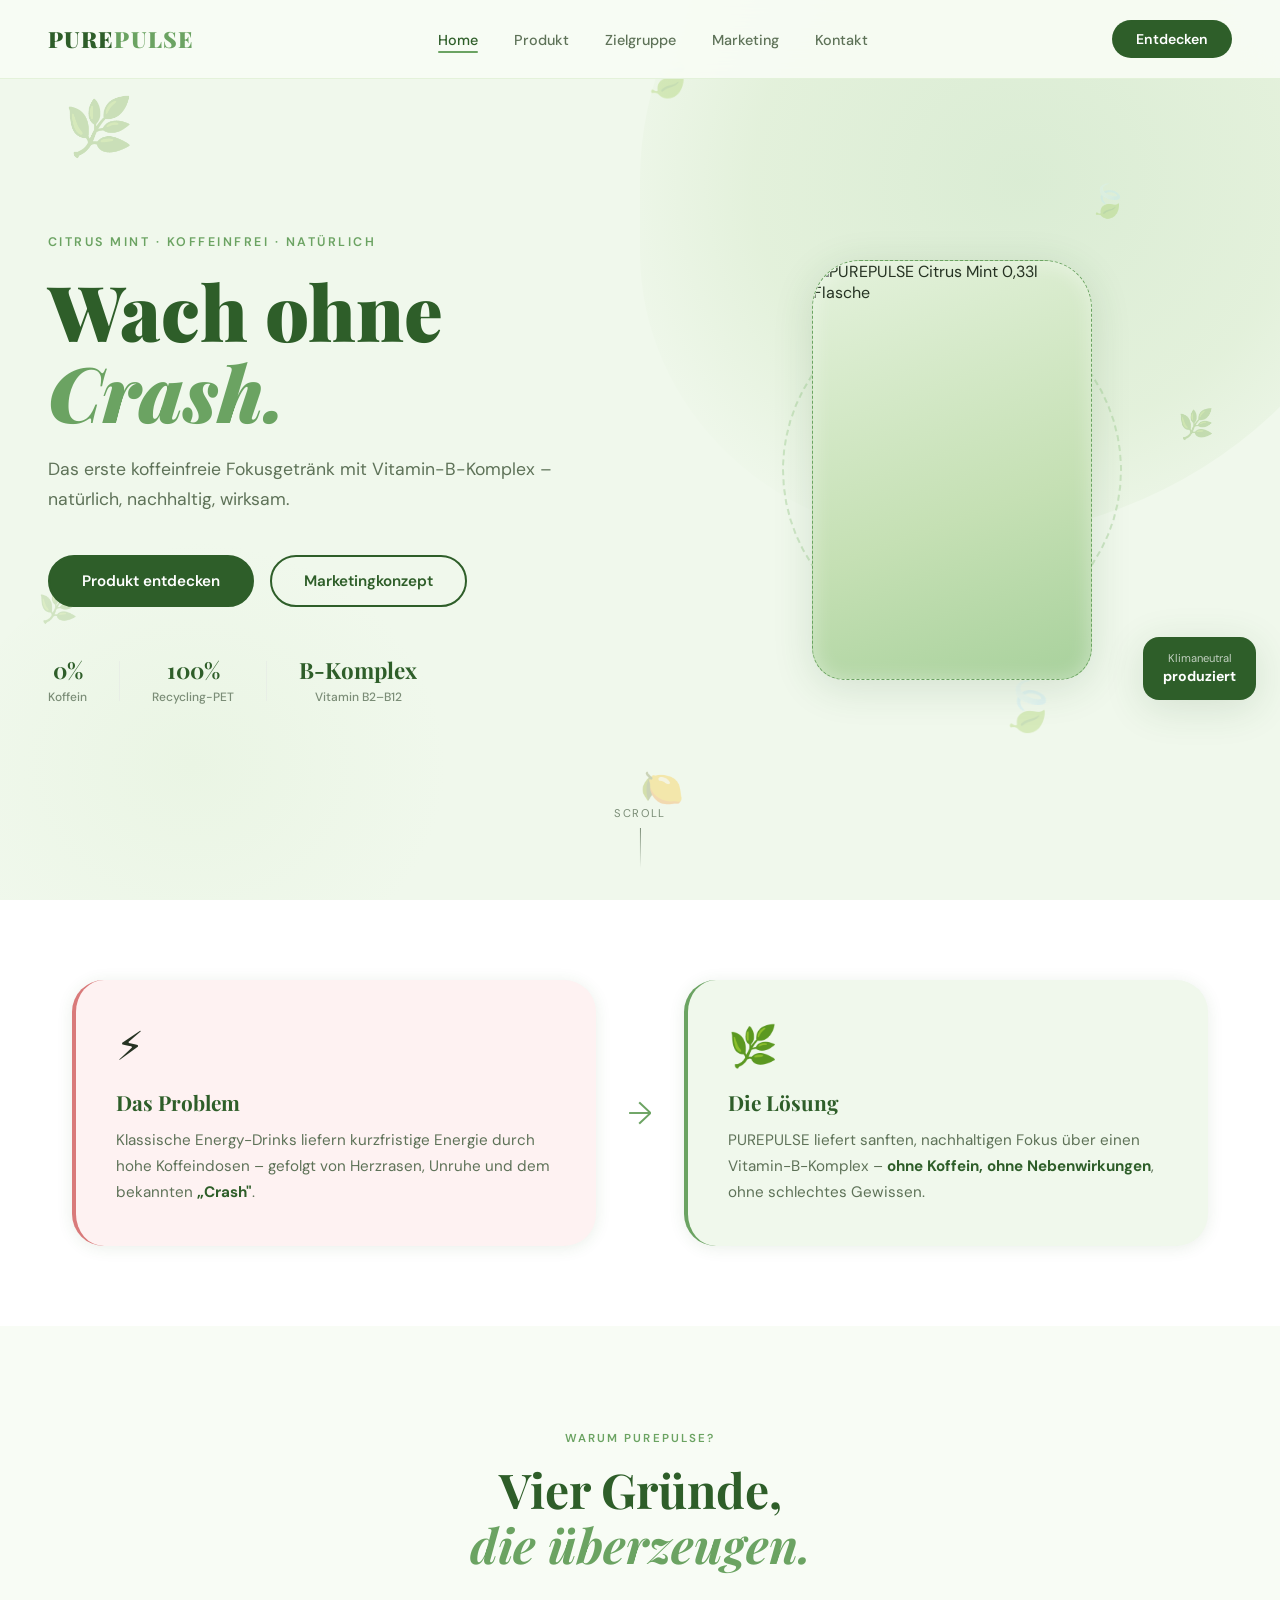
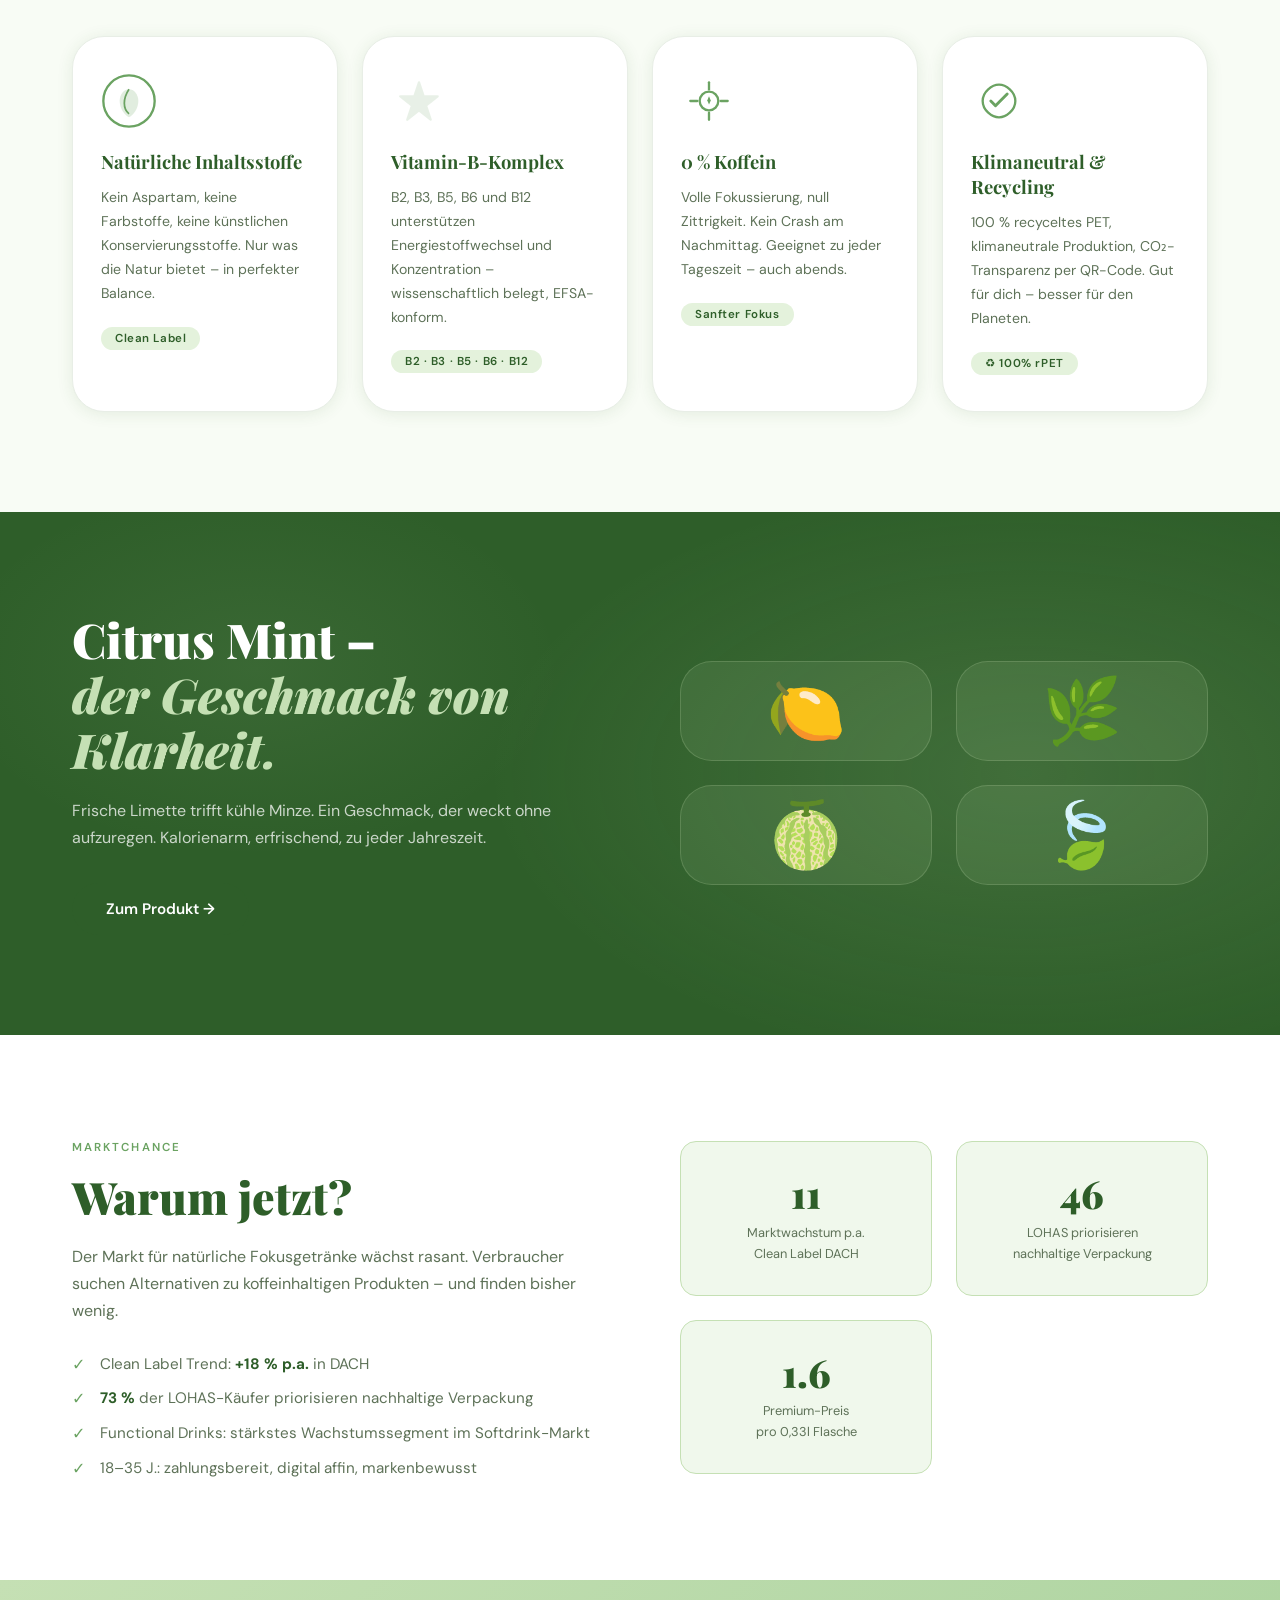
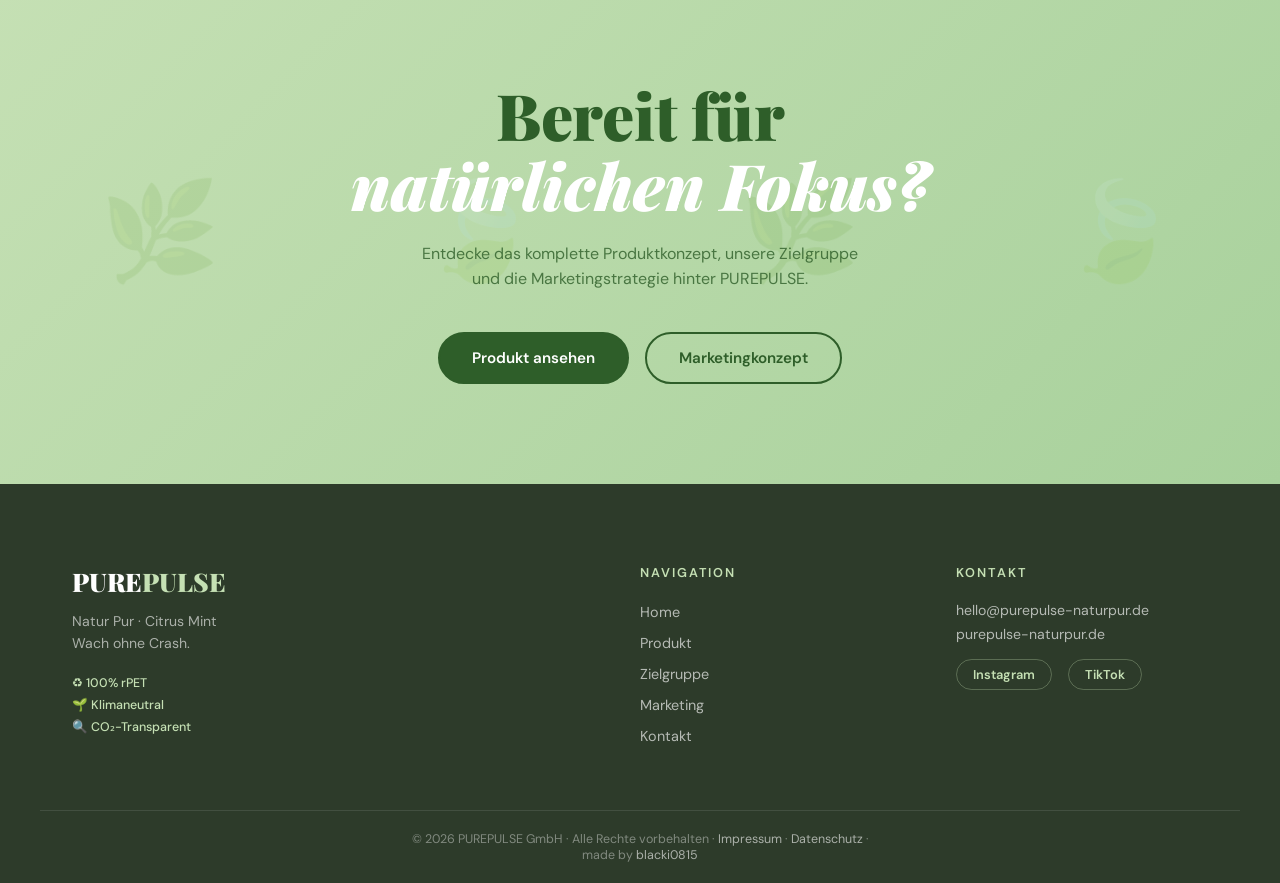
==== commit 9505c778: "Add developer credit to footer in index.html Added a credit line with a link to the developer's GitH" ====
--- a/index.html
+++ b/index.html
@@ -271,7 +271,7 @@
       </div>
     </div>
     <div class="footer__bottom">
-      <p>© 2026 PUREPULSE GmbH · Alle Rechte vorbehalten · <a href="#">Impressum</a> · <a href="#">Datenschutz</a></p>
+      <p>© 2026 PUREPULSE GmbH · Alle Rechte vorbehalten · <a href="#">Impressum</a> · <a href="#">Datenschutz</a> · <p class="madeBy">made by <a class="madeBy" href="https://github.com/blacki0815">blacki0815</a></p></p>
     </div>
   </footer>
 
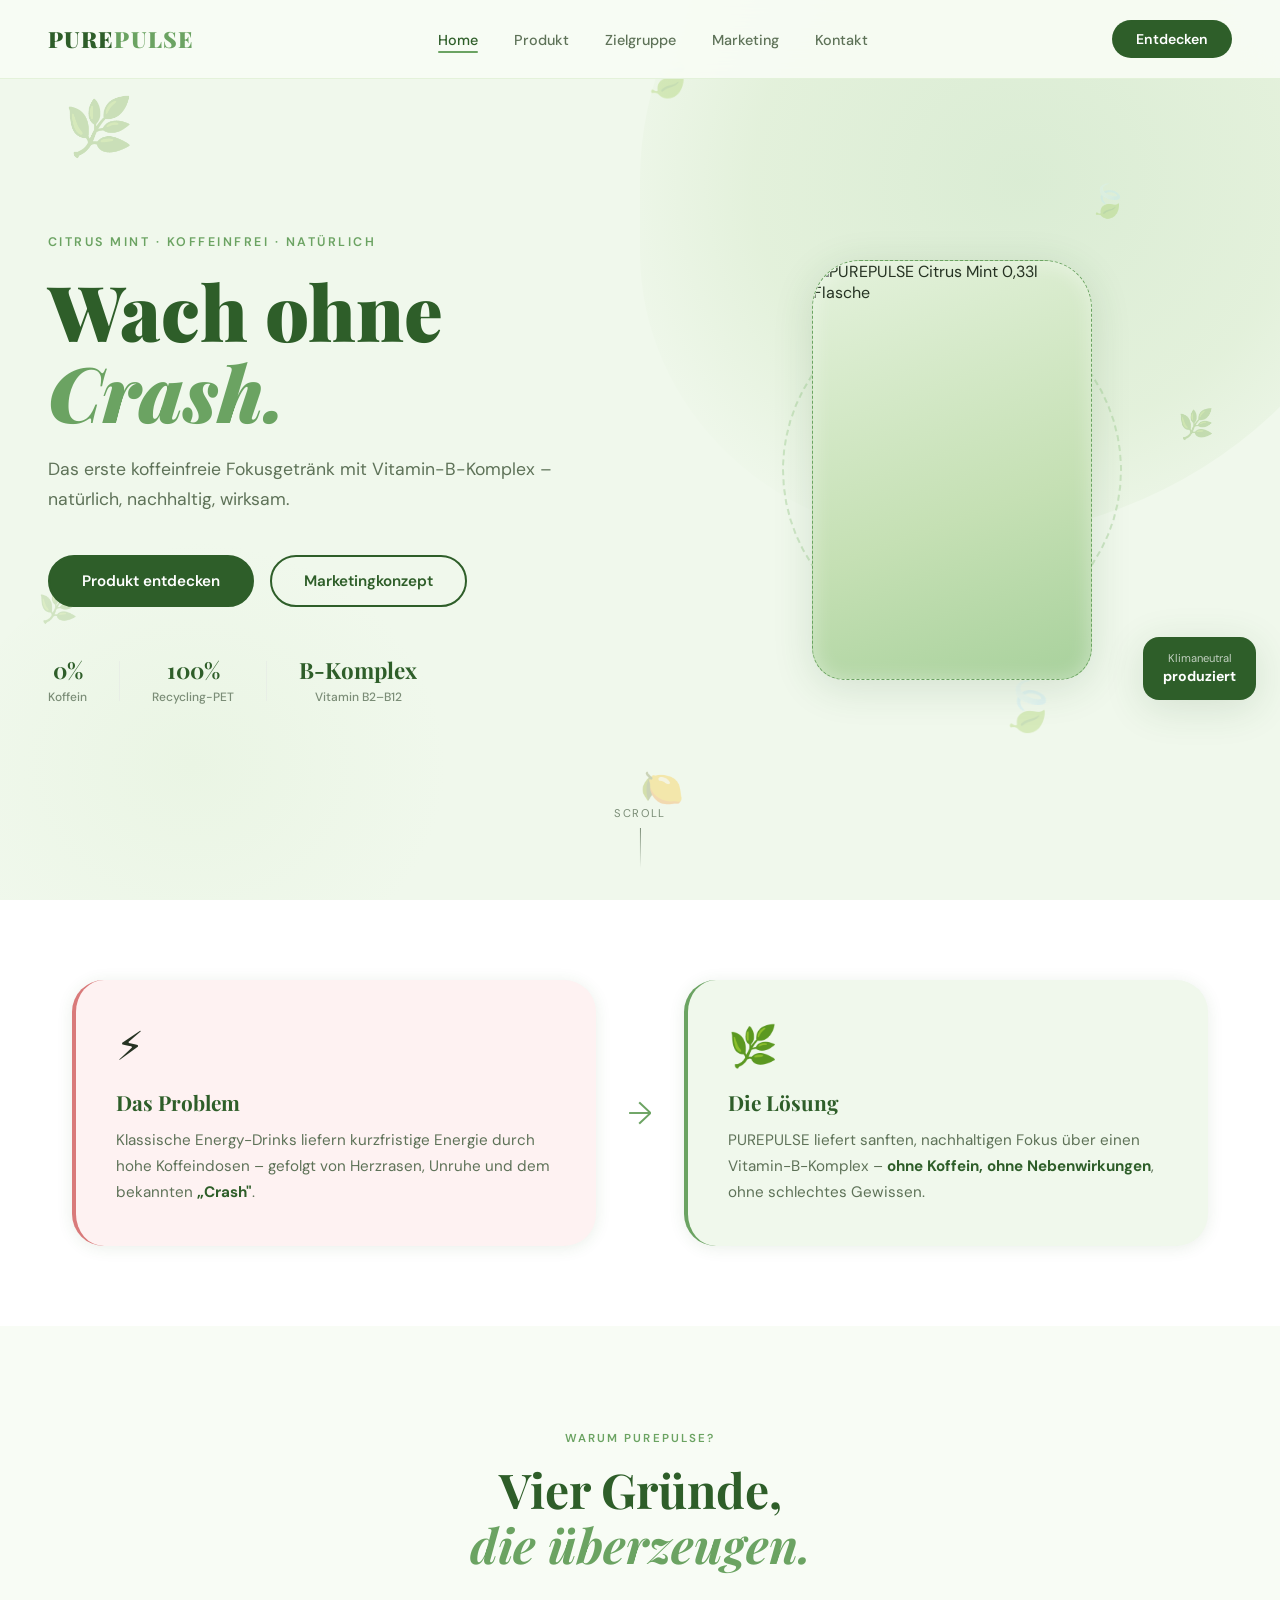
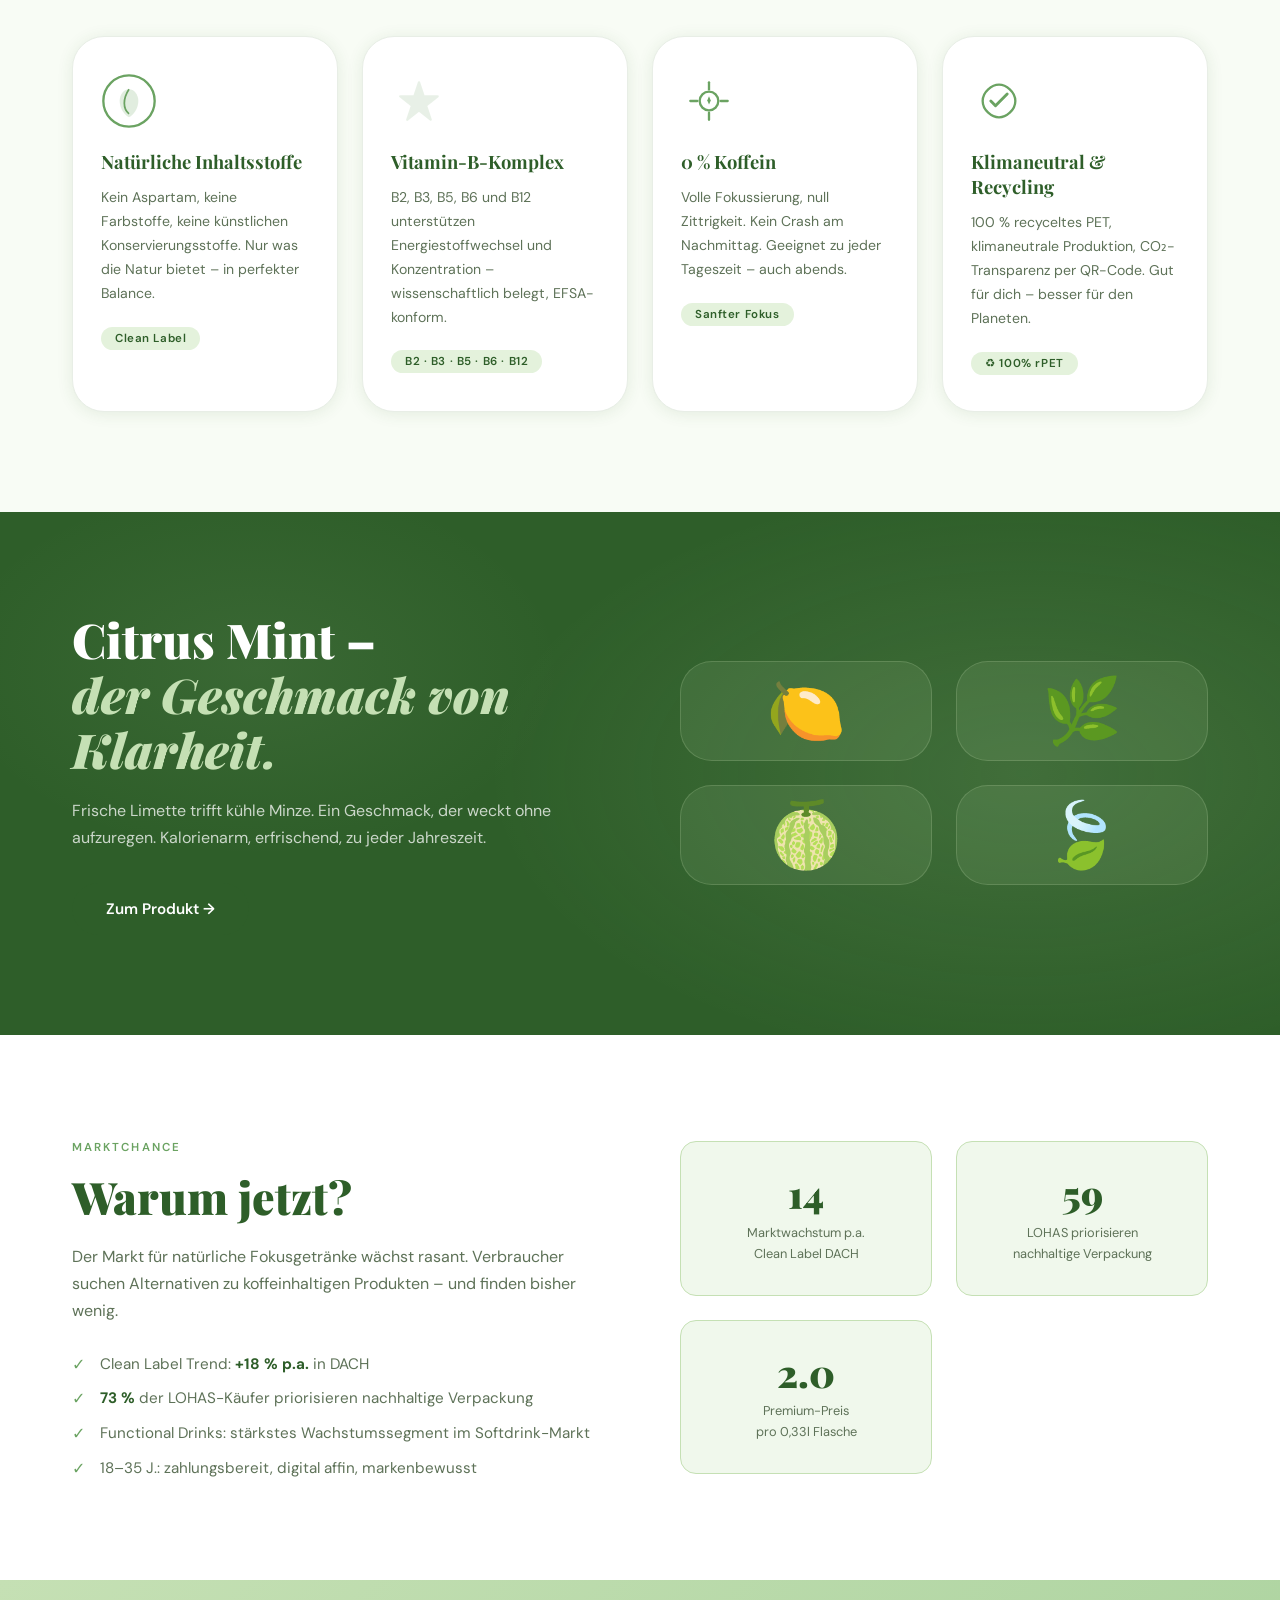
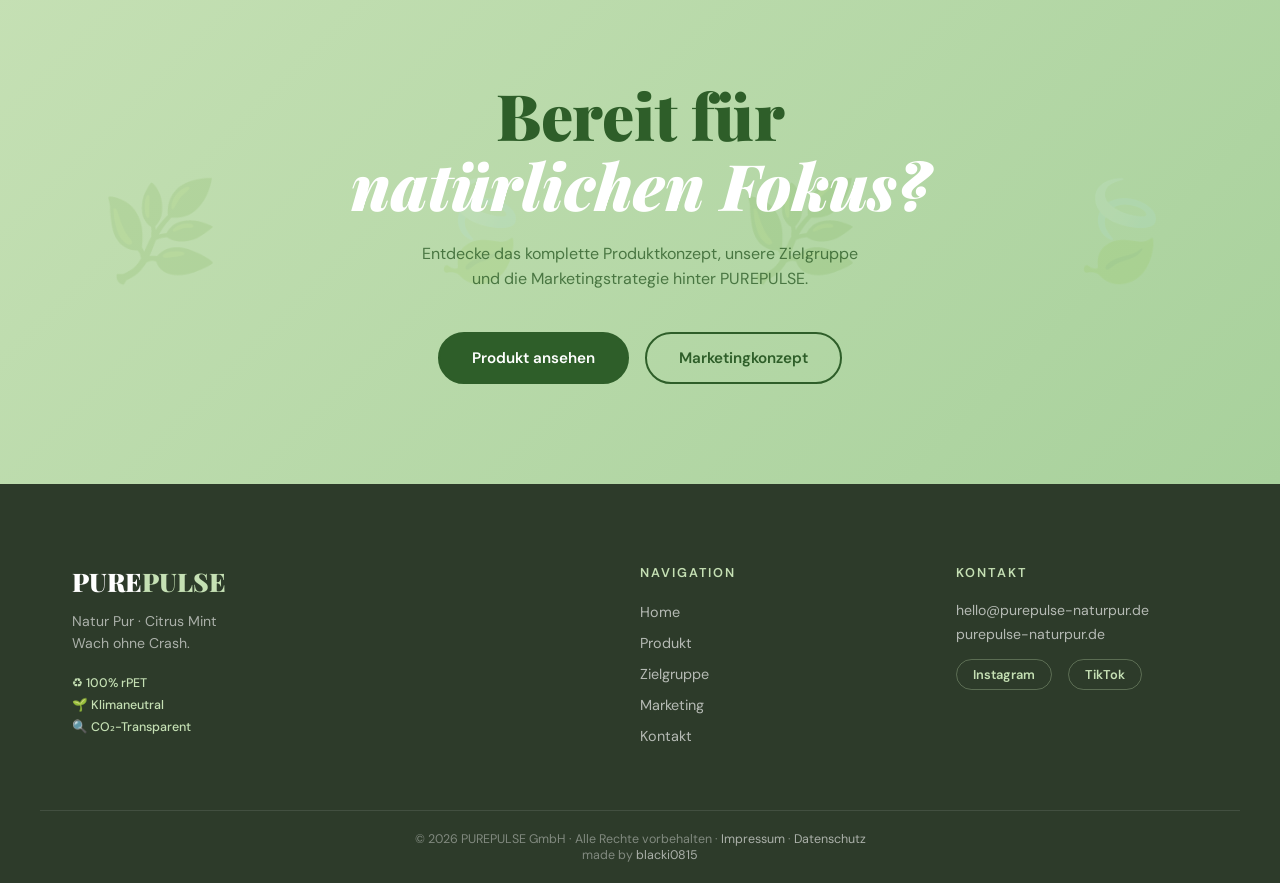
==== commit e68985a9: "Fix footer HTML structure and formatting" ====
--- a/index.html
+++ b/index.html
@@ -271,7 +271,7 @@
       </div>
     </div>
     <div class="footer__bottom">
-      <p>© 2026 PUREPULSE GmbH · Alle Rechte vorbehalten · <a href="#">Impressum</a> · <a href="#">Datenschutz</a> · <p class="madeBy">made by <a class="madeBy" href="https://github.com/blacki0815">blacki0815</a></p></p>
+      <p>© 2026 PUREPULSE GmbH · Alle Rechte vorbehalten · <a href="#">Impressum</a> · <a href="#">Datenschutz</a><p class="madeBy">made by <a class="madeBy" href="https://github.com/blacki0815">blacki0815</a></p></p>
     </div>
   </footer>
 
